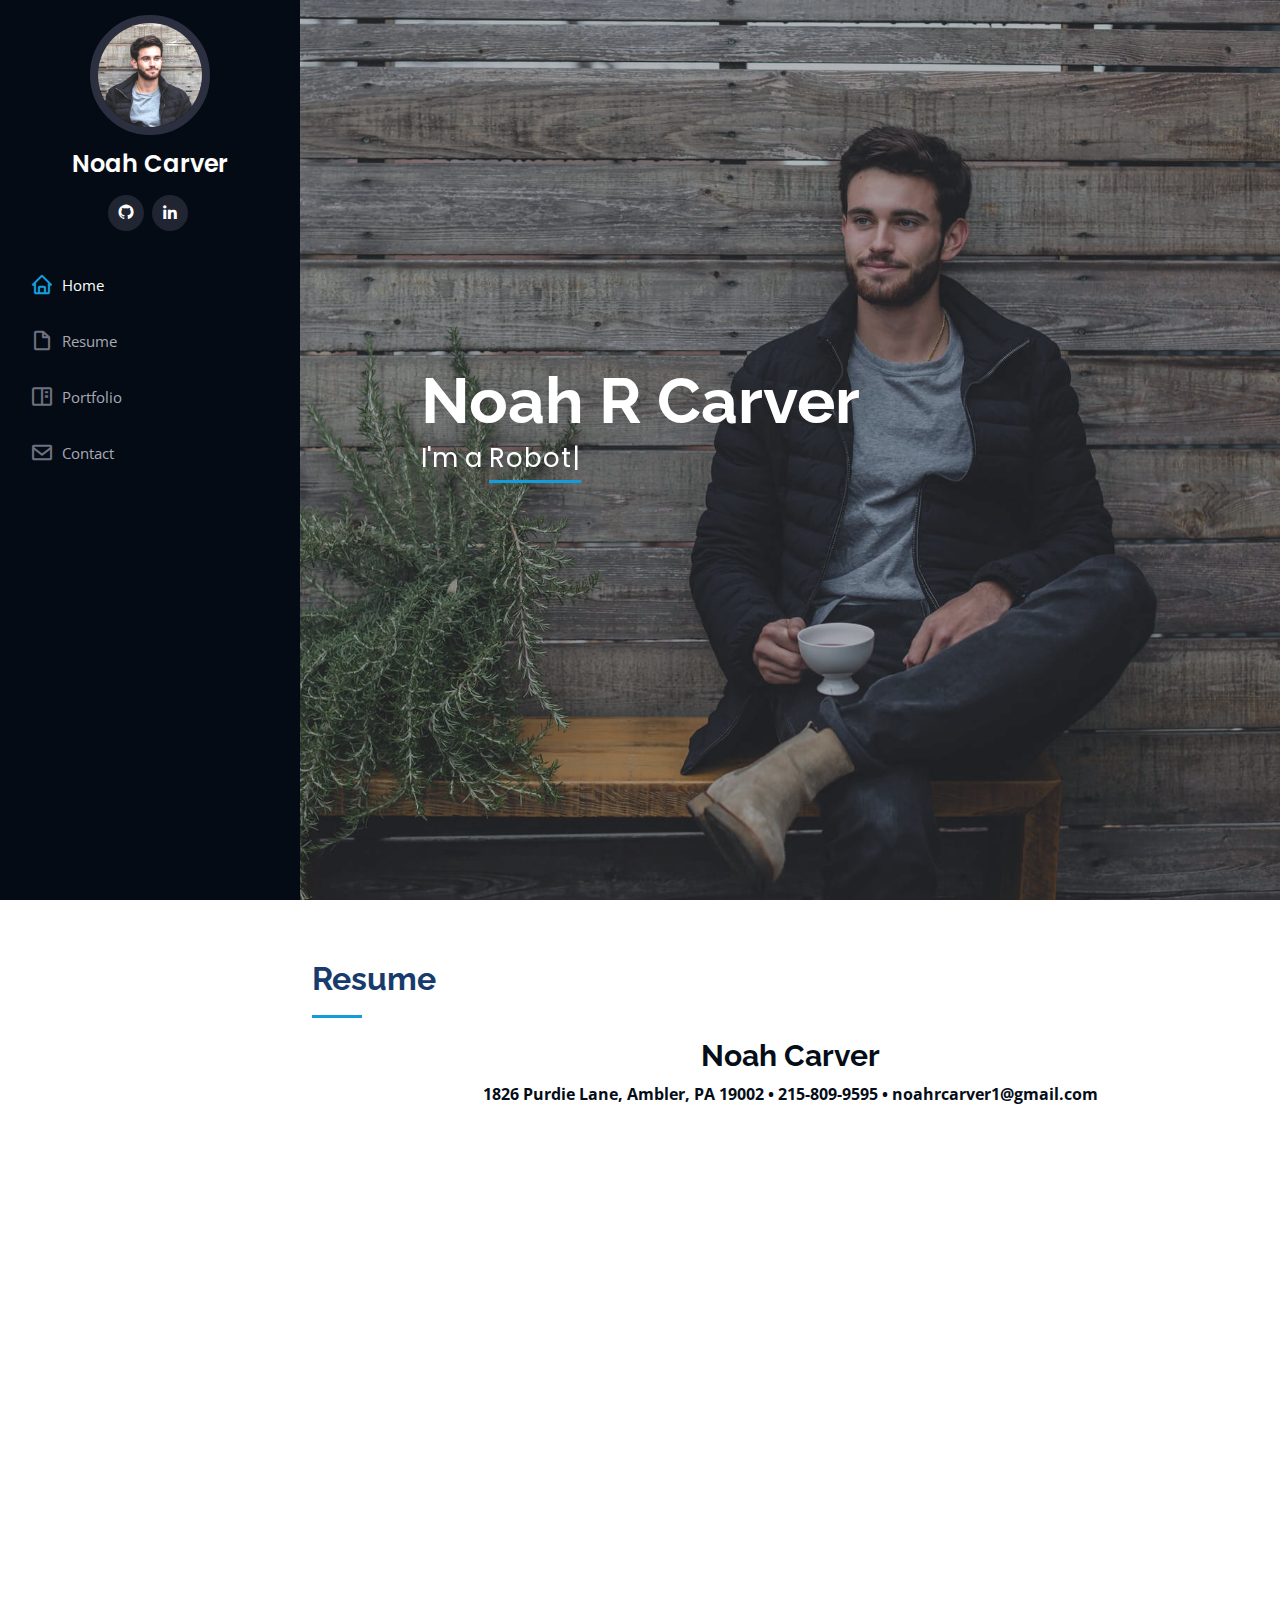
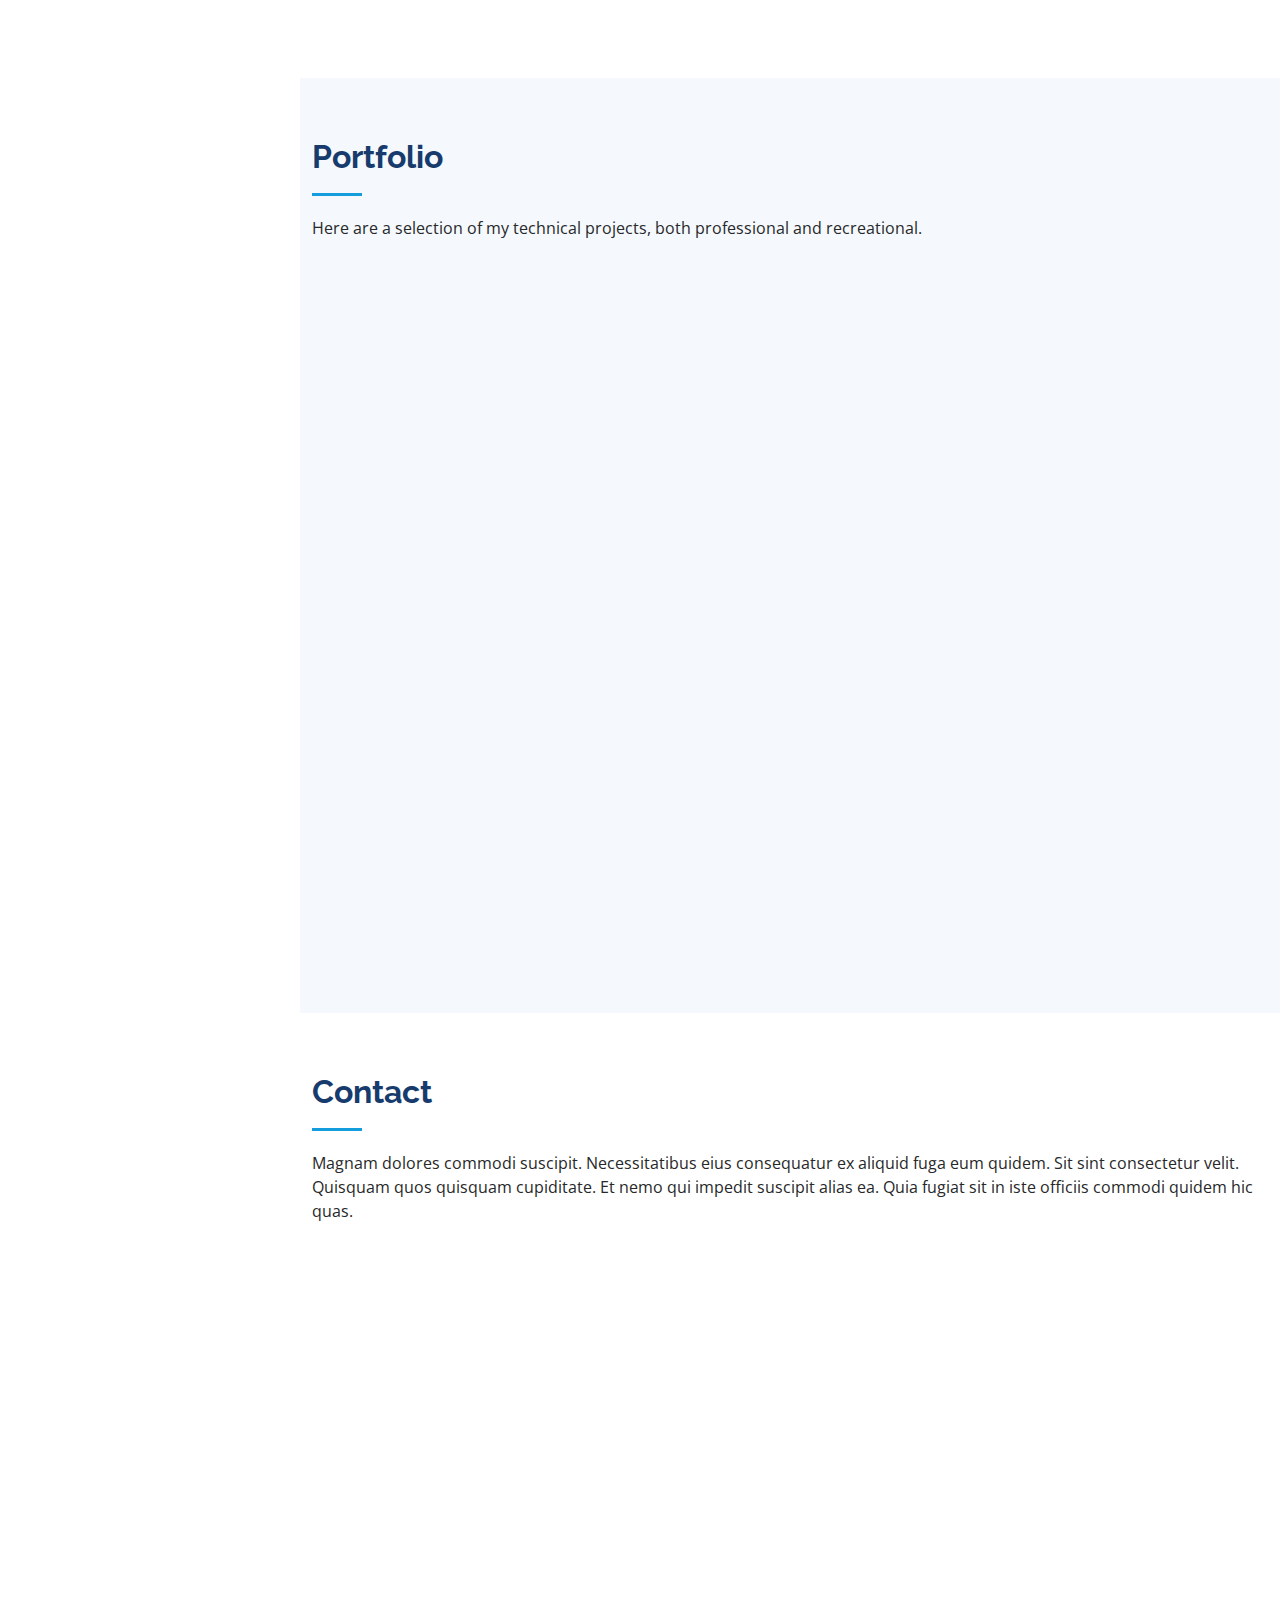
==== index.html @ b900c298 "fix linkedin link" ====
<!DOCTYPE html>
<html lang="en">

<head>
  <meta charset="utf-8">
  <meta content="width=device-width, initial-scale=1.0" name="viewport">

  <title>Noah R Carver</title>
  <meta content="" name="description">
  <meta content="" name="keywords">

  <!-- Favicons -->
  <link href="assets/img/favicon.png" rel="icon">
  <link href="assets/img/apple-touch-icon.png" rel="apple-touch-icon">

  <!-- Google Fonts -->
  <link href="https://fonts.googleapis.com/css?family=Open+Sans:300,300i,400,400i,600,600i,700,700i|Raleway:300,300i,400,400i,500,500i,600,600i,700,700i|Poppins:300,300i,400,400i,500,500i,600,600i,700,700i" rel="stylesheet">

  <!-- Vendor CSS Files -->
  <link href="assets/vendor/aos/aos.css" rel="stylesheet">
  <link href="assets/vendor/bootstrap/css/bootstrap.min.css" rel="stylesheet">
  <link href="assets/vendor/bootstrap-icons/bootstrap-icons.css" rel="stylesheet">
  <link href="assets/vendor/boxicons/css/boxicons.min.css" rel="stylesheet">
  <link href="assets/vendor/glightbox/css/glightbox.min.css" rel="stylesheet">
  <link href="assets/vendor/swiper/swiper-bundle.min.css" rel="stylesheet">

  <!-- Template Main CSS File -->
  <link href="assets/css/style.css" rel="stylesheet">

  <!-- =======================================================
  * Template Name: iPortfolio - v3.3.0
  * Template URL: https://bootstrapmade.com/iportfolio-bootstrap-portfolio-websites-template/
  * Author: BootstrapMade.com
  * License: https://bootstrapmade.com/license/
  ======================================================== -->
</head>

<body>

  <!-- ======= Mobile nav toggle button ======= -->
  <i class="bi bi-list mobile-nav-toggle d-xl-none"></i>

  <!-- ======= Header ======= -->
  <header id="header">
    <div class="d-flex flex-column">

      <div class="profile">
        <img src="assets/img/profile-img.jpg" alt="" class="img-fluid rounded-circle">
        <h1 class="text-light"><a href="index.html">Noah Carver</a></h1>
        <div class="social-links mt-3 text-center">
          <a href="#" class="GitHub"><i class="bx bxl-github"></i></a>
          <a href="https://www.linkedin.com/in/noah-r-carver" class="linkedin"><i class="bx bxl-linkedin"></i></a>
        </div>
      </div>

      <nav id="navbar" class="nav-menu navbar">
        <ul>
          <li><a href="#hero" class="nav-link scrollto active"><i class="bx bx-home"></i> <span>Home</span></a></li>
          <!--<li><a href="#about" class="nav-link scrollto"><i class="bx bx-user"></i> <span>About</span></a></li>-->
          <li><a href="#resume" class="nav-link scrollto"><i class="bx bx-file-blank"></i> <span>Resume</span></a></li>
          <li><a href="#portfolio" class="nav-link scrollto"><i class="bx bx-book-content"></i> <span>Portfolio</span></a></li>
          <li><a href="#contact" class="nav-link scrollto"><i class="bx bx-envelope"></i> <span>Contact</span></a></li>
        </ul>
      </nav><!-- .nav-menu -->
    </div>
  </header><!-- End Header -->

  <!-- ======= Hero Section ======= -->
  <section id="hero" class="d-flex flex-column justify-content-center align-items-center">
    <div class="hero-container" data-aos="fade-in">
      <h1>Noah R Carver</h1>
      <p>I'm a <span class="typed" data-typed-items="Roboticist, Prototypist, Math Enthusiast"></span></p>
    </div>
  </section><!-- End Hero -->

  <main id="main">


    <!-- ======= Resume Section ======= -->
    <section id="resume" class="resume">
      <div class="container">

        <div class="section-title">
          <h2>Resume</h2>
          <div class="resume-nameline">
              <h3>Noah Carver</h3>
              <p>1826 Purdie Lane, Ambler, PA 19002 &bull; 215-809-9595 &bull; noahrcarver1@gmail.com</p>
          </div>

          <!--<p>Magnam dolores commodi suscipit. Necessitatibus eius consequatur ex aliquid fuga eum quidem. Sit sint consectetur velit. Quisquam quos quisquam cupiditate. Et nemo qui impedit suscipit alias ea. Quia fugiat sit in iste officiis commodi quidem hic quas.</p>-->
        </div>

        <div class="row">
          <div class="col-lg-6" data-aos="fade-up">

            <h3 class="resume-title">Education</h3>
            <div class="resume-item">
              <h4>BS Computer Science, BS Mathematics, Honors College Certificate</h4>
              <h5>2016-2021</h5>
              <p><em>University of Maryland, Baltimore County (UMBC)</em></p>
              <p>Meyerhoff Scholar, Dean's List, President's List</p>
              <p>Emphasis in Machine Learning, Artificial Intelligence, and robotics</p>
            </div>

            <h3 class="resume-title">Skills</h3>
            <div class="resume-item">
              <p><em>Languages</em>: Python, Java, C, C++, LaTeX</p>
              <p><em>Machine Learning</em>: PyTorch, Kerasm, Convolutional Neural Networks, Abstract Markov Decision Processes</p>
              <p><em>Robotics</em>: ROS, SLAM, Jetson Nano, Raspberry Pi, Gazebo, OpenCV</p>
              <p><em>Sensors</em>: RPLiDAR, Visual Odometry, Monocular/Binocular 3-D vision</p>
              <p><em>3-D Printing</em>: Parametric 3-D Modelling, Rapid Prototyping, Slicing, System Troubleshooting</p>
              <p><em>Project Management</em>: Agile-Scrum, GitHub</p>
              <p><em>Operating Systems</em>: Linux, Windows</p>
            </div>

            <h3 class="resume-title"> Research Projects</h3>
            <div class="resume-item">
              <h4><em>Non-Neural Machine Learning Techniques in Hate Speech Classification</em></h4>
              <p>Culminating Project in Machine Learning, Dr. Cynthia Matuszek, Dec. 2020</p>
            </div>
            <div class="resume-item">
              <h4><em>Automated Monocular Exploration with Donkey Car Platform</em></h4>
              <p>Summer Research Internship, UMBC, CORAL Lab, Dr. Timothy Oates, June 2019 to Aug. 2019</p>
              <p>Meyerhoff Scholars poster session, UMBC, Sept. 2019</p>
            </div>
            <div class="resume-item">
              <h4><em>Exploration of Compiled Agents in Multi-Agent Taxi</em></h4>
              <p>Independent Study, UMBC, CORAL Lab, Dr. Timothy Oates, Jan. 2019 to May 2019</p>
            </div>
            <div class="resume-item">
              <h4><em>Modular Solvers for Partially Continuous Abstract Markov Decision Processes</em></h4>
              <p>Summer Research Internship, UMBC, MAPLE Lab, Dr. Marie desJardins, June 2018 to Aug. 2018</p>
              <p>URCAD poster session, UMBC, Apr. 2019</p>
            </div>

            <h3 class="resume-title"> Independent Projects</h3>
            <div class="resume-item">
              <ul>
                <li>Implemented binocular vision and RPLIDAR on an NVidia Jetson Nano JetBot to perform autonomous exploration, Jan. 2021 to present</li>
                <li>Built a 3D printed robotic arm and wrote a ROS node with integrated motor drivers to explore kinematics, Aug. 2020</li>
                <li>Designed and built a handheld gaming console to practice 3D modelling and prototyping, June 2020</li>
                <li>Built and customized a 3D printer system to improve extrusion precision, x-y accuracy, and fault detection to create high quality parts for robotics projects, Jan. 2020</li>
              </ul>
            </div>
          </div>

          <div class="col-lg-6" data-aos="fade-up" data-aos-delay="100">
            <h3 class="resume-title">Work Experience</h3>
            <div class="resume-item">
              <h4>Computer Science and Mathematics Tutor</h4>
              <h5>Aug. 2017 to Dec. 2020</h5>
              <p><em>Academic Success Center, UMBC</em></p>
              <ul>
                <li>Prepared lesson plans and conducted scheduled small group tutoring</li>
                <li>Tutored multiple walk in students concurrently</li>
                <li>Conducted virtual tutoring sessions and maintained a loyal clientele base</li>
                <li>Taught C++, Python, Calculus (I,II, and III), Linear Algebra, Discrete Structures, and Algorithms</li>
              </ul>
            </div>
            <div class="resume-item">
              <h4>Undergraduate Research Assistant</h4>
              <h5>Jan. 2019 to Dec. 2019</h5>
              <p><em>Cognitive Robotics and Learning Lab, UMBC</em></p>
              <ul>
                <li>Developed monocular Simultaneous Localization and Mapping (SLAM) and Visual Odometry systems for autonomous robotic exploration</li>
                <li>Designed and conducted experiments in simulation to refine control systems</li>
                <li>Prepared and presented research poster for UMBC poster session</li>
              </ul>
            </div>
            <div class="resume-item">
              <h4>Undergraduate Teaching Assistant</h4>
              <h5>Aug. 2018 to May 2019</h5>
              <p><em>Computer Science and Electrical Engineering Department, UMBC</em></p>
              <ul>
                <li>Taught programming concepts for Introduction to Computer Science course</li>
                <li>Prepared lesson plans and managed discussion section</li>
                <li>Maintained office hours and graded assignments for 20 students</li>
              </ul>
            </div>
            <div class="resume-item">
              <h4>Undergraduate Research Assistant</h4>
              <h5>Jan. 2018 to Dec. 2018</h5>
              <p><em>Multi-Agent Planning and Learning Lab, UMBC</em></p>
              <ul>
                <li>Designed and Coded novel Markov Decision Processes (MDPs)</li>
                <li>Designed and conducted experiments to test the lab's Planning and Learning Models (PALM) algorithm</li>
                <li>Prepared and presented research poster for UMBC poster session</li>
              </ul>
            </div>

            <h3 class="resume-title">Community Service</h3>
            <div class="resume-item">
              <h4>Living History Volunteer</h4>
              <h5>Dec. 2020 to Sept. 2021</h5>
              <p><em>Princeton Battlefield, Pottsgrove Manor, Fort Mifflin</em></p>
              <ul>
                <li>Interacted with the public as a historical interpreter at 18th century reenactments.</li>
                <li>Taught STEM concepts involved in beer brewing, ciphers, and surveying.</li>
                <li>Supported Jeffersonian Dinner program on racial inequality.</li>
                <li>Filmed and edited online living history presentation.</li>
              </ul>
            </div>
            <div class="resume-item">
              <h4>Food Cupboard Volunteer</h4>
              <h5>Mar. 2020 to June 2021</h5>
              <p><em>Interfaith Food Cupboard, Roslyn, PA</em></p>
              <ul>
                <li>Provided technical support for operations documentation using Salesforce database.</li>
                <li>Served cupboard clients and distributed food.</li>
                <li>Picked up and delivered donations and organized food cupboard inventory.</li>
              </ul>
            </div>
          </div>

        </div>

      </div>
    </section><!-- End Resume Section -->

    <!-- ======= Portfolio Section ======= -->
    <section id="portfolio" class="portfolio section-bg">
      <div class="container">

        <div class="section-title">
          <h2>Portfolio</h2>
          <p>Here are a selection of my technical projects, both professional and recreational.</p>
        </div>

        <div class="row" data-aos="fade-up">
          <div class="col-lg-12 d-flex justify-content-center">
            <ul id="portfolio-flters">
              <li data-filter="*" class="filter-active">All</li>
              <li data-filter=".filter-school">Professional</li>
              <li data-filter=".filter-personal">Personal</li>
            </ul>
          </div>
        </div>

        <div class="row align-items-end portfolio-container" data-aos="fade-up" data-aos-delay="100">

          <!-- Donkey Car -->
          <div class="col-lg-4 col-md-6 portfolio-item filter-school">
            <div class="portfolio-wrap">
              <a href="portfolio/DCar-portfolio-details.html"><img src="assets/img/portfolio/DonkeyCar/Donkey Car.jpg" class="img-fluid" alt=""></a>
              <div class="portfolio-links">
                <a href="portfolio/DCar-portfolio-details.html" title="More Details">Donkey Car</a>
              </div>
            </div>
          </div>

          <!-- Multi agent taxi -->
          <div class="col-lg-4 col-md-6 portfolio-item filter-school">
            <div class="portfolio-wrap">
              <a href="portfolio/MultiTaxi-portfolio-details.html" title="More Details"><img src="assets/img/portfolio/MultiTaxi/Multi-agent.png" class="img-fluid" alt=""></a>
              <div class="portfolio-links">
                <a href="portfolio/MultiTaxi-portfolio-details.html" title="More Details">MultiTaxi</a>
              </div>
            </div>
          </div>

          <!-- NonNeural Classifiers -->
          <div class="col-lg-4 col-md-6 portfolio-item filter-school">
            <div class="portfolio-wrap">
              <a href="portfolio/NonNeural-portfolio-details.html" title="More Details"><img src="assets\img\portfolio\NonNeural\NonNeural classifiers results.png" class="img-fluid" alt=""></a>
              <div class="portfolio-links">
                <a href="portfolio/NonNeural-portfolio-details.html" title="More Details">Non-Neural Classifiers</a>
              </div>
            </div>
          </div>

        </div>
        <div class="row align-items-end portfolio-container" data-aos="fade-up" data-aos-delay="100">

          <!-- Printer -->
          <div class="col-lg-4 col-md-6 portfolio-item filter-personal">
            <div class="portfolio-wrap">
              <a href="portfolio/Printer-portfolio-details.html" title="More Details"><img src="assets\img\portfolio\printer\printer.jpg" class="img-fluid" alt=""></a>
              <div class="portfolio-links">
                <a href="portfolio/Printer-portfolio-details.html" title="More Details">3D Printer Modding</a>
              </div>
            </div>
          </div>

          <!-- Jetbot -->
          <div class="col-lg-4 col-md-6 portfolio-item filter-personal">
            <div class="portfolio-wrap">
              <a href="portfolio/Jetbot-portfolio-details.html" title="More Details"><img src="assets\img\portfolio\Jetbot\jetbot.jpg" class="img-fluid" alt=""></a>
              <div class="portfolio-links">
                <a href="portfolio/Jetbot-portfolio-details.html" title="More Details">Jetbot</a>
              </div>
            </div>
          </div>

          <!-- Fun Goggles -->
          <div class="col-lg-4 col-md-6 portfolio-item filter-personal">
            <div class="portfolio-wrap">
              <a href="portfolio/Goggles-portfolio-details.html" title="More Details"><img src="assets\img\portfolio\goggles\goggles_on.jpg" class="img-fluid" alt=""></a>
              <div class="portfolio-links">
                <a href="portfolio/Goggles-portfolio-details.html" title="More Details">Misc.</a>
              </div>
            </div>
          </div>

        </div>


      </div>
    </section><!-- End Portfolio Section -->

    <!-- ======= Contact Section ======= -->
    <section id="contact" class="contact">
      <div class="container">

        <div class="section-title">
          <h2>Contact</h2>
          <p>Magnam dolores commodi suscipit. Necessitatibus eius consequatur ex aliquid fuga eum quidem. Sit sint consectetur velit. Quisquam quos quisquam cupiditate. Et nemo qui impedit suscipit alias ea. Quia fugiat sit in iste officiis commodi quidem hic quas.</p>
        </div>

        <div class="row" data-aos="fade-in">

          <div class="col-lg-5 d-flex align-items-stretch">
            <div class="info">
              <div class="address">
                <i class="bi bi-geo-alt"></i>
                <h4>Location:</h4>
                <p>A108 Adam Street, New York, NY 535022</p>
              </div>

              <div class="email">
                <i class="bi bi-envelope"></i>
                <h4>Email:</h4>
                <p>info@example.com</p>
              </div>

              <div class="phone">
                <i class="bi bi-phone"></i>
                <h4>Call:</h4>
                <p>+1 5589 55488 55s</p>
              </div>

              <!-- <iframe src="https://www.google.com/maps/embed?pb=!1m14!1m8!1m3!1d12097.433213460943!2d-74.0062269!3d40.7101282!3m2!1i1024!2i768!4f13.1!3m3!1m2!1s0x0%3A0xb89d1fe6bc499443!2sDowntown+Conference+Center!5e0!3m2!1smk!2sbg!4v1539943755621" frameborder="0" style="border:0; width: 100%; height: 290px;" allowfullscreen></iframe> -->
            </div>

          </div>

          <div class="col-lg-7 mt-5 mt-lg-0 d-flex align-items-stretch">
            <form action="forms/contact.php" method="post" role="form" class="php-email-form">
              <div class="row">
                <div class="form-group col-md-6">
                  <label for="name">Your Name</label>
                  <input type="text" name="name" class="form-control" id="name" required>
                </div>
                <div class="form-group col-md-6">
                  <label for="name">Your Email</label>
                  <input type="email" class="form-control" name="email" id="email" required>
                </div>
              </div>
              <div class="form-group">
                <label for="name">Subject</label>
                <input type="text" class="form-control" name="subject" id="subject" required>
              </div>
              <div class="form-group">
                <label for="name">Message</label>
                <textarea class="form-control" name="message" rows="10" required></textarea>
              </div>
              <div class="my-3">
                <div class="loading">Loading</div>
                <div class="error-message"></div>
                <div class="sent-message">Your message has been sent. Thank you!</div>
              </div>
              <div class="text-center"><button type="submit">Send Message</button></div>
            </form>
          </div>

        </div>

      </div>
    </section><!-- End Contact Section -->

  </main><!-- End #main -->


  <a href="#" class="back-to-top d-flex align-items-center justify-content-center"><i class="bi bi-arrow-up-short"></i></a>

  <!-- Vendor JS Files -->
  <script src="assets/vendor/aos/aos.js"></script>
  <script src="assets/vendor/bootstrap/js/bootstrap.bundle.min.js"></script>
  <script src="assets/vendor/glightbox/js/glightbox.min.js"></script>
  <script src="assets/vendor/isotope-layout/isotope.pkgd.min.js"></script>
  <script src="assets/vendor/php-email-form/validate.js"></script>
  <script src="assets/vendor/purecounter/purecounter.js"></script>
  <script src="assets/vendor/swiper/swiper-bundle.min.js"></script>
  <script src="assets/vendor/typed.js/typed.min.js"></script>
  <script src="assets/vendor/waypoints/noframework.waypoints.js"></script>

  <!-- Template Main JS File -->
  <script src="assets/js/main.js"></script>

</body>

</html>
---- assets/css/style.css ----
/**
* Template Name: iPortfolio - v3.3.0
* Template URL: https://bootstrapmade.com/iportfolio-bootstrap-portfolio-websites-template/
* Author: BootstrapMade.com
* License: https://bootstrapmade.com/license/
*/

/*--------------------------------------------------------------
# General
--------------------------------------------------------------*/
body {
  font-family: "Open Sans", sans-serif;
  color: #272829;
}

a {
  color: #149ddd;
  text-decoration: none;
}

a:hover {
  color: #37b3ed;
  text-decoration: none;
}

h1, h2, h3, h4, h5, h6 {
  font-family: "Raleway", sans-serif;
}

/*--------------------------------------------------------------
# Back to top button
--------------------------------------------------------------*/
.back-to-top {
  position: fixed;
  visibility: hidden;
  opacity: 0;
  right: 15px;
  bottom: 15px;
  z-index: 996;
  background: #149ddd;
  width: 40px;
  height: 40px;
  border-radius: 50px;
  transition: all 0.4s;
}

.back-to-top i {
  font-size: 28px;
  color: #fff;
  line-height: 0;
}

.back-to-top:hover {
  background: #2eafec;
  color: #fff;
}

.back-to-top.active {
  visibility: visible;
  opacity: 1;
}

/*--------------------------------------------------------------
# Header
--------------------------------------------------------------*/
#header {
  position: fixed;
  top: 0;
  left: 0;
  bottom: 0;
  width: 300px;
  transition: all ease-in-out 0.5s;
  z-index: 9997;
  transition: all 0.5s;
  padding: 0 15px;
  background: #040b14;
  overflow-y: auto;
}

#header .profile img {
  margin: 15px auto;
  display: block;
  width: 120px;
  border: 8px solid #2c2f3f;
}

#header .profile h1 {
  font-size: 24px;
  margin: 0;
  padding: 0;
  font-weight: 600;
  -moz-text-align-last: center;
  text-align-last: center;
  font-family: "Poppins", sans-serif;
}

#header .profile h1 a, #header .profile h1 a:hover {
  color: #fff;
  text-decoration: none;
}

#header .profile .social-links a {
  font-size: 18px;
  display: inline-block;
  background: #212431;
  color: #fff;
  line-height: 1;
  padding: 8px 0;
  margin-right: 4px;
  border-radius: 50%;
  text-align: center;
  width: 36px;
  height: 36px;
  transition: 0.3s;
}

#header .profile .social-links a:hover {
  background: #149ddd;
  color: #fff;
  text-decoration: none;
}

#main {
  margin-left: 300px;
}

@media (max-width: 1199px) {
  #header {
    left: -300px;
  }
  #main {
    margin-left: 0;
  }
}

/*--------------------------------------------------------------
# Navigation Menu
--------------------------------------------------------------*/
/* Desktop Navigation */
.nav-menu {
  padding: 30px 0 0 0;
}

.nav-menu * {
  margin: 0;
  padding: 0;
  list-style: none;
}

.nav-menu > ul > li {
  position: relative;
  white-space: nowrap;
}

.nav-menu a, .nav-menu a:focus {
  display: flex;
  align-items: center;
  color: #a8a9b4;
  padding: 12px 15px;
  margin-bottom: 8px;
  transition: 0.3s;
  font-size: 15px;
}

.nav-menu a i, .nav-menu a:focus i {
  font-size: 24px;
  padding-right: 8px;
  color: #6f7180;
}

.nav-menu a:hover, .nav-menu .active, .nav-menu .active:focus, .nav-menu li:hover > a {
  text-decoration: none;
  color: #fff;
}

.nav-menu a:hover i, .nav-menu .active i, .nav-menu .active:focus i, .nav-menu li:hover > a i {
  color: #149ddd;
}

/* Mobile Navigation */
.mobile-nav-toggle {
  position: fixed;
  right: 15px;
  top: 15px;
  z-index: 9998;
  border: 0;
  font-size: 24px;
  transition: all 0.4s;
  outline: none !important;
  background-color: #149ddd;
  color: #fff;
  width: 40px;
  height: 40px;
  display: inline-flex;
  align-items: center;
  justify-content: center;
  line-height: 0;
  border-radius: 50px;
  cursor: pointer;
}

.mobile-nav-active {
  overflow: hidden;
}

.mobile-nav-active #header {
  left: 0;
}

/*--------------------------------------------------------------
# Hero Section
--------------------------------------------------------------*/
#hero {
  width: 100%;
  height: 100vh;
  background: url("../img/hero-bg.jpg") top center;
  background-size: cover;
}

#hero:before {
  content: "";
  background: rgba(5, 13, 24, 0.3);
  position: absolute;
  bottom: 0;
  top: 0;
  left: 0;
  right: 0;
  z-index: 1;
}

#hero .hero-container {
  position: relative;
  z-index: 2;
  min-width: 300px;
}

#hero h1 {
  margin: 0 0 10px 0;
  font-size: 64px;
  font-weight: 700;
  line-height: 56px;
  color: #fff;
}

#hero p {
  color: #fff;
  margin-bottom: 50px;
  font-size: 26px;
  font-family: "Poppins", sans-serif;
}

#hero p span {
  color: #fff;
  padding-bottom: 4px;
  letter-spacing: 1px;
  border-bottom: 3px solid #149ddd;
}

@media (min-width: 1024px) {
  #hero {
    background-attachment: fixed;
  }
}

@media (max-width: 768px) {
  #hero h1 {
    font-size: 28px;
    line-height: 36px;
  }
  #hero h2 {
    font-size: 18px;
    line-height: 24px;
    margin-bottom: 30px;
  }
}

/*--------------------------------------------------------------
# Sections General
--------------------------------------------------------------*/
section {
  padding: 60px 0;
  overflow: hidden;
}

.section-bg {
  background: #f5f8fd;
}

.section-title {
  padding-bottom: 30px;
}

.section-title h2 {
  font-size: 32px;
  font-weight: bold;
  margin-bottom: 20px;
  padding-bottom: 20px;
  position: relative;
  color: #173b6c;
}

.section-title h2::after {
  content: '';
  position: absolute;
  display: block;
  width: 50px;
  height: 3px;
  background: #149ddd;
  bottom: 0;
  left: 0;
}

.section-title p {
  margin-bottom: 0;
}

/*--------------------------------------------------------------
# Resume
--------------------------------------------------------------*/
.resume .resume-nameline h3{
  text-align: center;
  font-size: 30px;
  font-weight: 700;
  color: #050d18;
}
.resume .resume-nameline p{
  text-align: center;
  font-weight: 700;
  color: #050d18;
}

.resume .resume-title {
  font-size: 26px;
  font-weight: 700;
  margin-top: 20px;
  margin-bottom: 20px;
  color: #050d18;
}

.resume .resume-item {
  padding: 0 0 20px 20px;
  margin-top: -2px;
  border-left: 2px solid #1f5297;
  position: relative;
}

.resume .resume-item h4 {
  line-height: 18px;
  font-size: 18px;
  font-weight: 600;
  text-transform: uppercase;
  font-family: "Poppins", sans-serif;
  color: #050d18;
  margin-bottom: 10px;
}

.resume .resume-item h5 {
  font-size: 16px;
  background: #e4edf9;
  padding: 5px 15px;
  display: inline-block;
  font-weight: 600;
  margin-bottom: 10px;
}

.resume .resume-item ul {
  padding-left: 20px;
}

.resume .resume-item ul li {
  padding-bottom: 10px;
}

.resume .resume-item:last-child {
  padding-bottom: 0;
}

.resume .resume-item::before {
  content: "";
  position: absolute;
  width: 16px;
  height: 16px;
  border-radius: 50px;
  left: -9px;
  top: 0;
  background: #fff;
  border: 2px solid #1f5297;
}

/*--------------------------------------------------------------
# Portfolio
--------------------------------------------------------------*/
.portfolio .portfolio-item {
  margin-bottom: 30px;
  top:auto !important;
}

.portfolio #portfolio-flters {
  padding: 0;
  margin: 0 auto 35px auto;
  list-style: none;
  text-align: center;
  background: #fff;
  border-radius: 50px;
  padding: 2px 15px;
}

.portfolio #portfolio-flters li {
  cursor: pointer;
  display: inline-block;
  padding: 10px 15px 8px 15px;
  font-size: 14px;
  font-weight: 600;
  line-height: 1;
  text-transform: uppercase;
  color: #272829;
  margin-bottom: 5px;
  transition: all 0.3s ease-in-out;
}

.portfolio #portfolio-flters li:hover, .portfolio #portfolio-flters li.filter-active {
  color: #149ddd;
}

.portfolio #portfolio-flters li:last-child {
  margin-right: 0;
}

.portfolio .portfolio-wrap {
  position: relative;
  overflow: hidden;
  z-index: 1;
}

.portfolio .portfolio-wrap::before {
  content: "";
  background: rgba(255, 255, 255, 0.5);
  /*position: absolute;*/
  left: 0;
  right: 0;
  top: 0;
  bottom: 0;
  z-index: 2;
  opacity: 0;
}

.portfolio .portfolio-wrap .portfolio-links {
  opacity: 1;
  left: 0;
  right: 0;
  bottom: -60px;
  z-index: 3;
  /*position: absolute;*/
  display: flex;
  justify-content: center;
}

.portfolio .portfolio-wrap .portfolio-links a {
  color: #fff;
  font-size: 28px;
  text-align: center;
  background: rgba(20, 157, 221, 0.75);
/*  transition: 0.3s;*/
  width: 100%;
}

.portfolio .portfolio-wrap {
  top: 0;
  left: 0;
  right: 0;
  bottom: 0;
  opacity: 1;
}

.portfolio .portfolio-wrap .portfolio-links {
  opacity: 1;
  bottom: 0;
}

/*--------------------------------------------------------------
# Portfolio Details
--------------------------------------------------------------*/
.portfolio-details {
  padding-top: 40px;
}

.portfolio-details .portfolio-details-slider img {
  width: 100%;
}

.portfolio-details .portfolio-details-slider .swiper-pagination {
  margin-top: 20px;
  position: relative;
}

.portfolio-details .portfolio-details-slider .swiper-pagination .swiper-pagination-bullet {
  width: 12px;
  height: 12px;
  background-color: #fff;
  opacity: 1;
  border: 1px solid #149ddd;
}

.portfolio-details .portfolio-details-slider .swiper-pagination .swiper-pagination-bullet-active {
  background-color: #149ddd;
}

.portfolio-details .portfolio-info {
  padding: 30px;
  box-shadow: 0px 0 30px rgba(5, 13, 24, 0.08);
}

.portfolio-details .portfolio-info h3 {
  font-size: 22px;
  font-weight: 700;
  margin-bottom: 20px;
  padding-bottom: 20px;
  border-bottom: 1px solid #eee;
}

.portfolio-details .portfolio-info ul {
  list-style: none;
  padding: 0;
  font-size: 15px;
}

.portfolio-details .portfolio-info ul li + li {
  margin-top: 10px;
}

.portfolio-details .portfolio-description {
  padding-top: 30px;
}

.portfolio-details .portfolio-description h2 {
  font-size: 26px;
  font-weight: 700;
  margin-bottom: 20px;
}

.portfolio-details .portfolio-description p {
  padding: 0;
}

/*--------------------------------------------------------------
# Contact
--------------------------------------------------------------*/
.contact {
  padding-bottom: 130px;
}

.contact .info {
  padding: 30px;
  background: #fff;
  width: 100%;
  box-shadow: 0 0 24px 0 rgba(0, 0, 0, 0.12);
}

.contact .info i {
  font-size: 20px;
  color: #149ddd;
  float: left;
  width: 44px;
  height: 44px;
  background: #dff3fc;
  display: flex;
  justify-content: center;
  align-items: center;
  border-radius: 50px;
  transition: all 0.3s ease-in-out;
}

.contact .info h4 {
  padding: 0 0 0 60px;
  font-size: 22px;
  font-weight: 600;
  margin-bottom: 5px;
  color: #050d18;
}

.contact .info p {
  padding: 0 0 10px 60px;
  margin-bottom: 20px;
  font-size: 14px;
  color: #173b6c;
}

.contact .info .email p {
  padding-top: 5px;
}

.contact .info .social-links {
  padding-left: 60px;
}

.contact .info .social-links a {
  font-size: 18px;
  display: inline-block;
  background: #333;
  color: #fff;
  line-height: 1;
  padding: 8px 0;
  border-radius: 50%;
  text-align: center;
  width: 36px;
  height: 36px;
  transition: 0.3s;
  margin-right: 10px;
}

.contact .info .social-links a:hover {
  background: #149ddd;
  color: #fff;
}

.contact .info .email:hover i, .contact .info .address:hover i, .contact .info .phone:hover i {
  background: #149ddd;
  color: #fff;
}

.contact .php-email-form {
  width: 100%;
  padding: 30px;
  background: #fff;
  box-shadow: 0 0 24px 0 rgba(0, 0, 0, 0.12);
}

.contact .php-email-form .form-group {
  padding-bottom: 8px;
}

.contact .php-email-form .validate {
  display: none;
  color: red;
  margin: 0 0 15px 0;
  font-weight: 400;
  font-size: 13px;
}

.contact .php-email-form .error-message {
  display: none;
  color: #fff;
  background: #ed3c0d;
  text-align: left;
  padding: 15px;
  font-weight: 600;
}

.contact .php-email-form .error-message br + br {
  margin-top: 25px;
}

.contact .php-email-form .sent-message {
  display: none;
  color: #fff;
  background: #18d26e;
  text-align: center;
  padding: 15px;
  font-weight: 600;
}

.contact .php-email-form .loading {
  display: none;
  background: #fff;
  text-align: center;
  padding: 15px;
}

.contact .php-email-form .loading:before {
  content: "";
  display: inline-block;
  border-radius: 50%;
  width: 24px;
  height: 24px;
  margin: 0 10px -6px 0;
  border: 3px solid #18d26e;
  border-top-color: #eee;
  -webkit-animation: animate-loading 1s linear infinite;
  animation: animate-loading 1s linear infinite;
}

.contact .php-email-form .form-group {
  margin-bottom: 15px;
}

.contact .php-email-form label {
  padding-bottom: 8px;
}

.contact .php-email-form input, .contact .php-email-form textarea {
  border-radius: 0;
  box-shadow: none;
  font-size: 14px;
}

.contact .php-email-form input {
  height: 44px;
}

.contact .php-email-form textarea {
  padding: 10px 15px;
}

.contact .php-email-form button[type="submit"] {
  background: #149ddd;
  border: 0;
  padding: 10px 24px;
  color: #fff;
  transition: 0.4s;
  border-radius: 4px;
}

.contact .php-email-form button[type="submit"]:hover {
  background: #37b3ed;
}

@-webkit-keyframes animate-loading {
  0% {
    transform: rotate(0deg);
  }
  100% {
    transform: rotate(360deg);
  }
}

@keyframes animate-loading {
  0% {
    transform: rotate(0deg);
  }
  100% {
    transform: rotate(360deg);
  }
}

/*--------------------------------------------------------------
# Breadcrumbs
--------------------------------------------------------------*/
.breadcrumbs {
  padding: 20px 0;
  background: #f9f9f9;
}

.breadcrumbs h2 {
  font-size: 26px;
  font-weight: 300;
}

.breadcrumbs ol {
  display: flex;
  flex-wrap: wrap;
  list-style: none;
  padding: 0;
  margin: 0;
  font-size: 15px;
}

.breadcrumbs ol li + li {
  padding-left: 10px;
}

.breadcrumbs ol li + li::before {
  display: inline-block;
  padding-right: 10px;
  color: #0e2442;
  content: "/";
}

@media (max-width: 768px) {
  .breadcrumbs .d-flex {
    display: block !important;
  }
  .breadcrumbs ol {
    display: block;
  }
  .breadcrumbs ol li {
    display: inline-block;
  }
}

/*--------------------------------------------------------------
# Footer
--------------------------------------------------------------*/
#footer {
  padding: 15px;
  color: #f4f6fd;
  font-size: 14px;
  position: fixed;
  left: 0;
  bottom: 0;
  width: 300px;
  z-index: 9999;
  background: #040b14;
}

#footer .copyright {
  text-align: center;
}

#footer .credits {
  padding-top: 5px;
  text-align: center;
  font-size: 13px;
  color: #eaebf0;
}

@media (max-width: 1199px) {
  #footer {
    position: static;
    width: auto;
    padding-right: 20px 15px;
  }
}
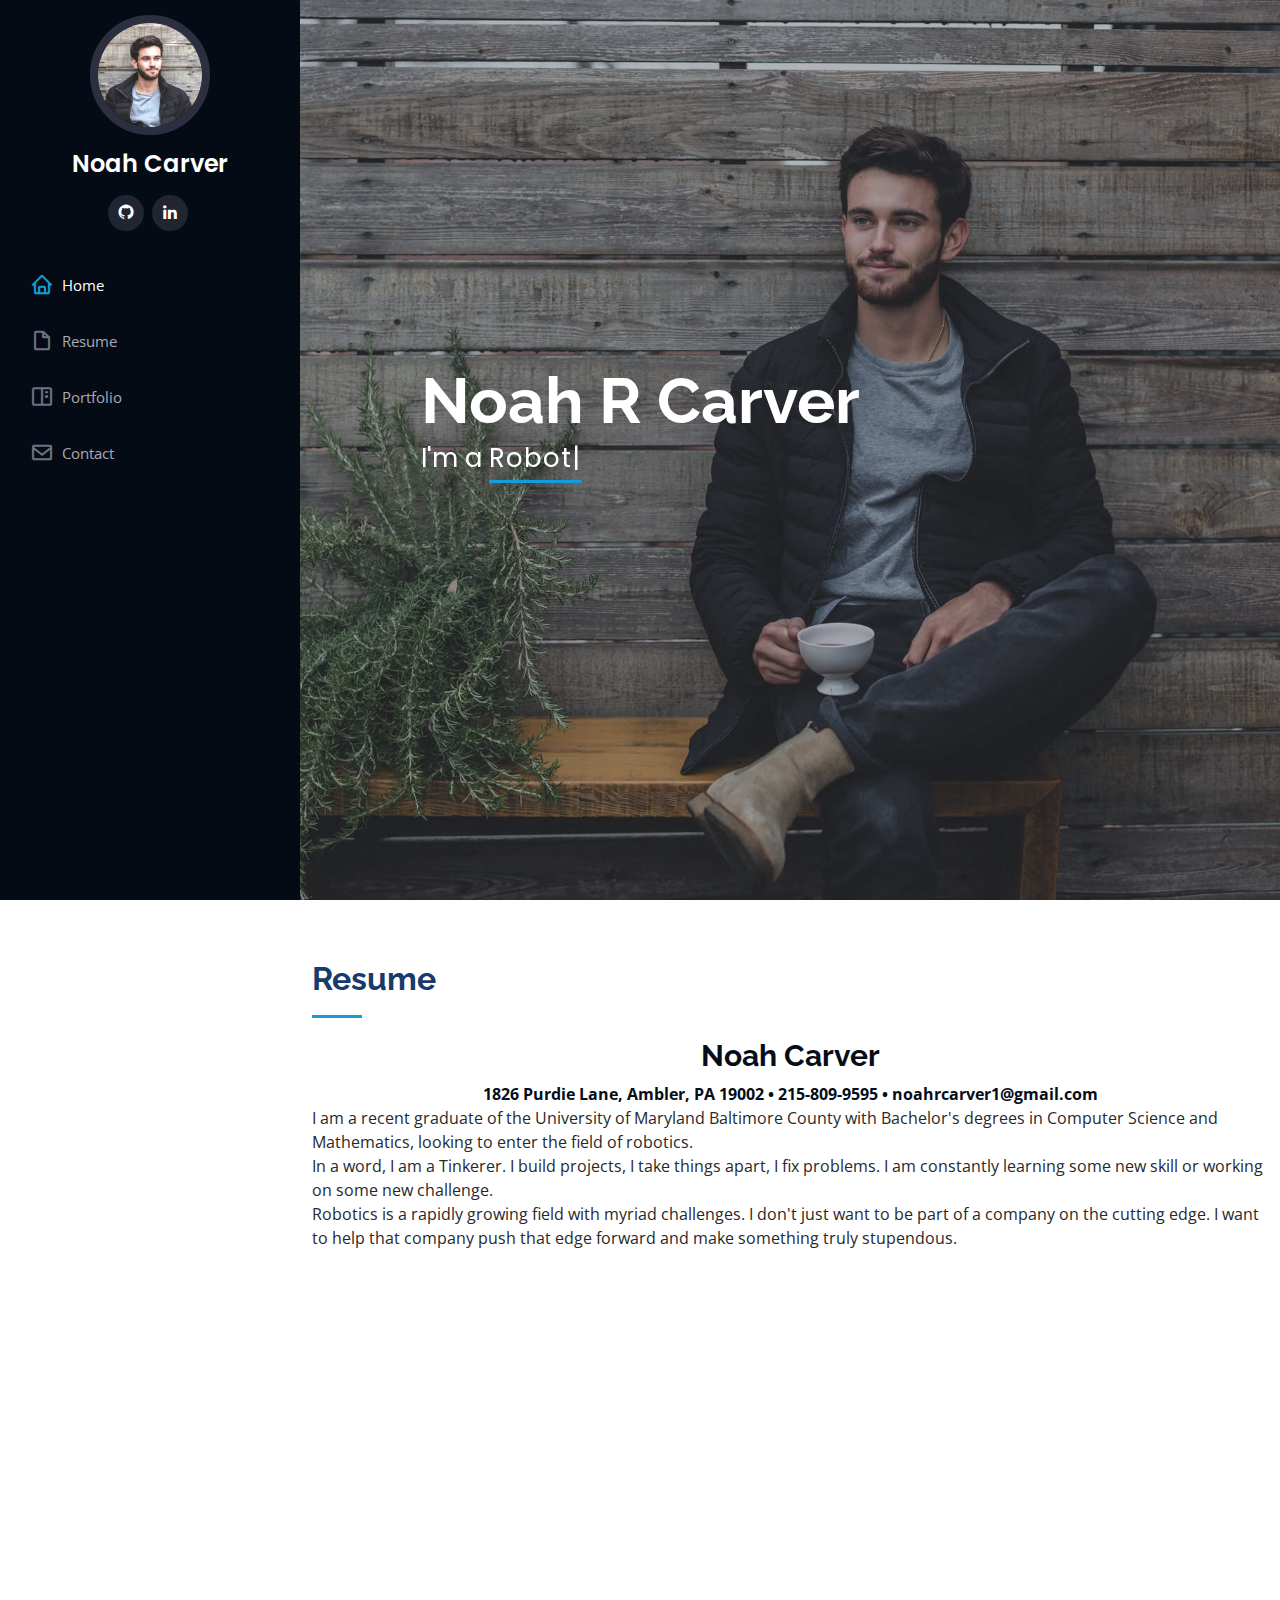
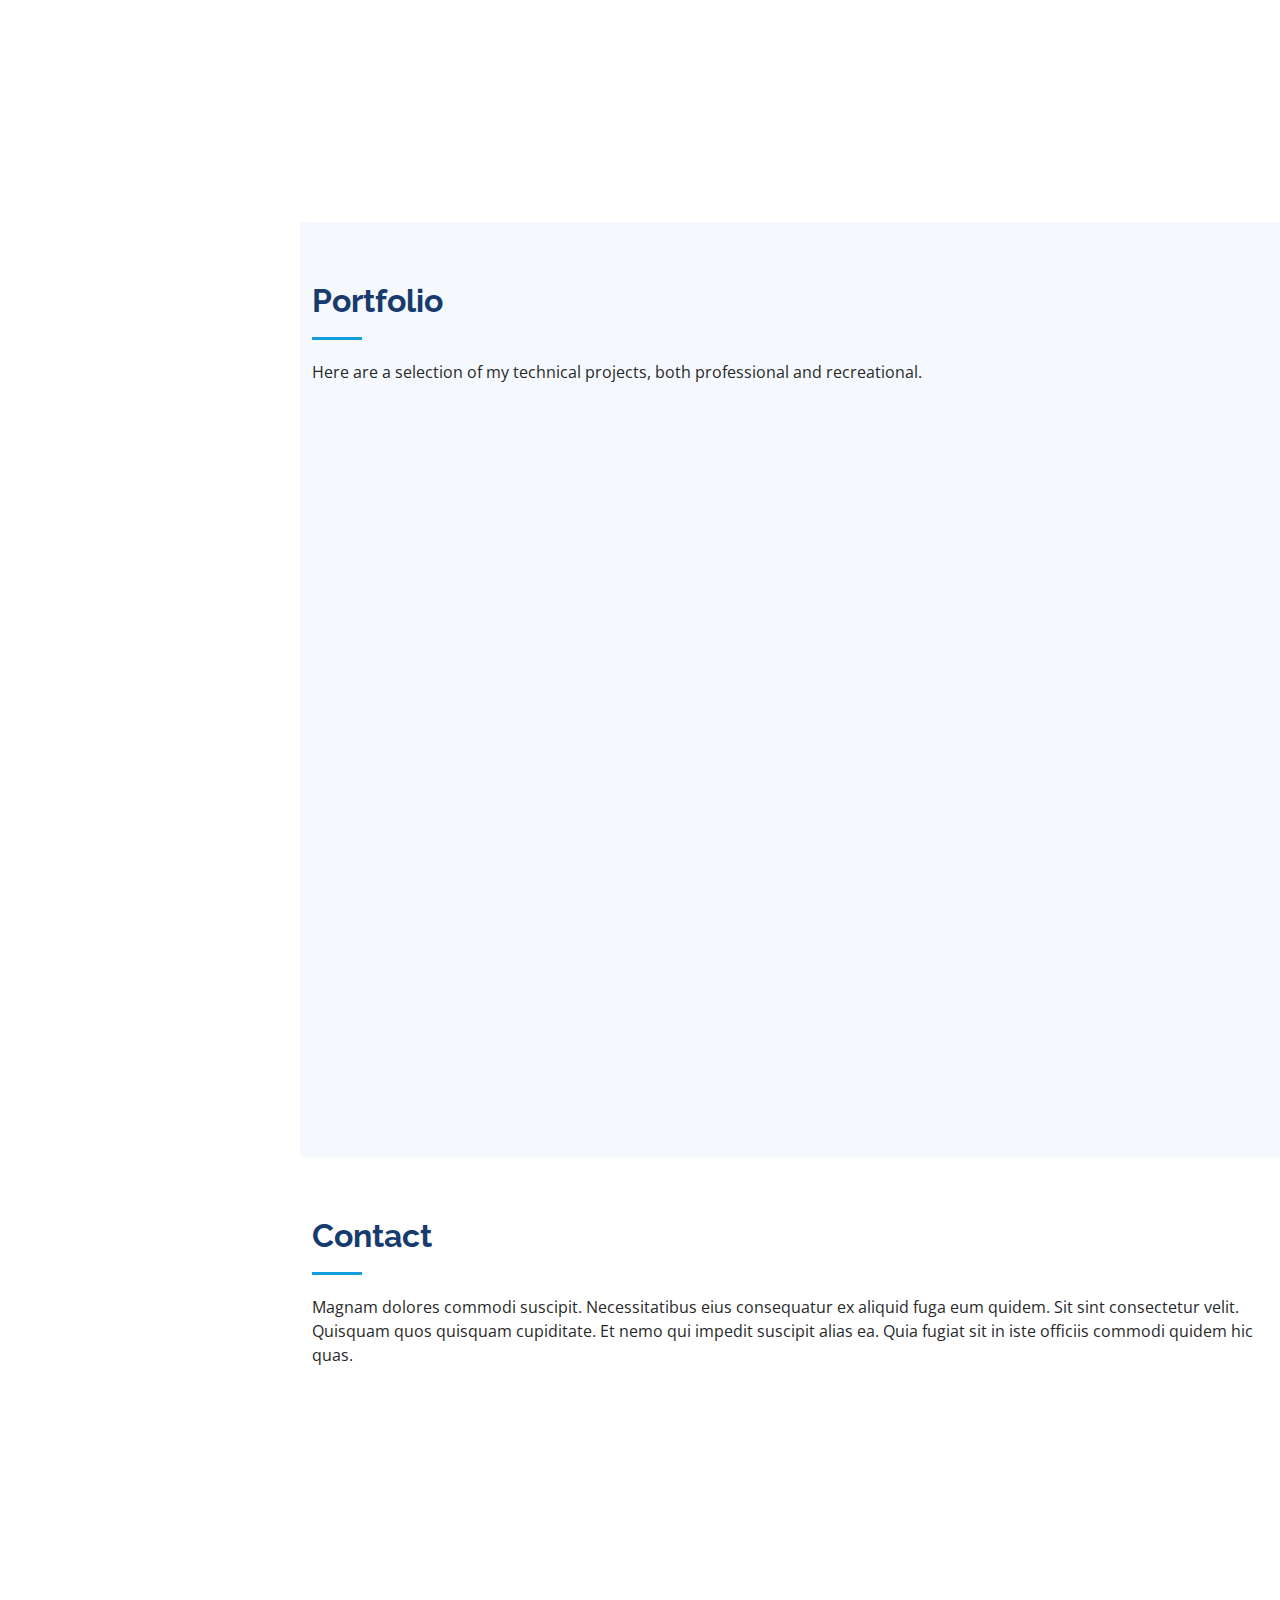
==== commit 9c91f90b: "add about" ====
--- a/index.html
+++ b/index.html
@@ -87,7 +87,11 @@
               <p>1826 Purdie Lane, Ambler, PA 19002 &bull; 215-809-9595 &bull; noahrcarver1@gmail.com</p>
           </div>
 
-          <!--<p>Magnam dolores commodi suscipit. Necessitatibus eius consequatur ex aliquid fuga eum quidem. Sit sint consectetur velit. Quisquam quos quisquam cupiditate. Et nemo qui impedit suscipit alias ea. Quia fugiat sit in iste officiis commodi quidem hic quas.</p>-->
+          <p>
+            I am a recent graduate of the University of Maryland Baltimore County with Bachelor's degrees in Computer Science and Mathematics, looking to enter the field of robotics.</br>
+            In a word, I am a Tinkerer. I build projects, I take things apart, I fix problems. I am constantly learning some new skill or working on some new challenge.</br>
+            Robotics is a rapidly growing field with myriad challenges. I don't just want to be part of a company on the cutting edge. I want to help that company push that edge forward and make something truly stupendous.
+          </p>
         </div>
 
         <div class="row">
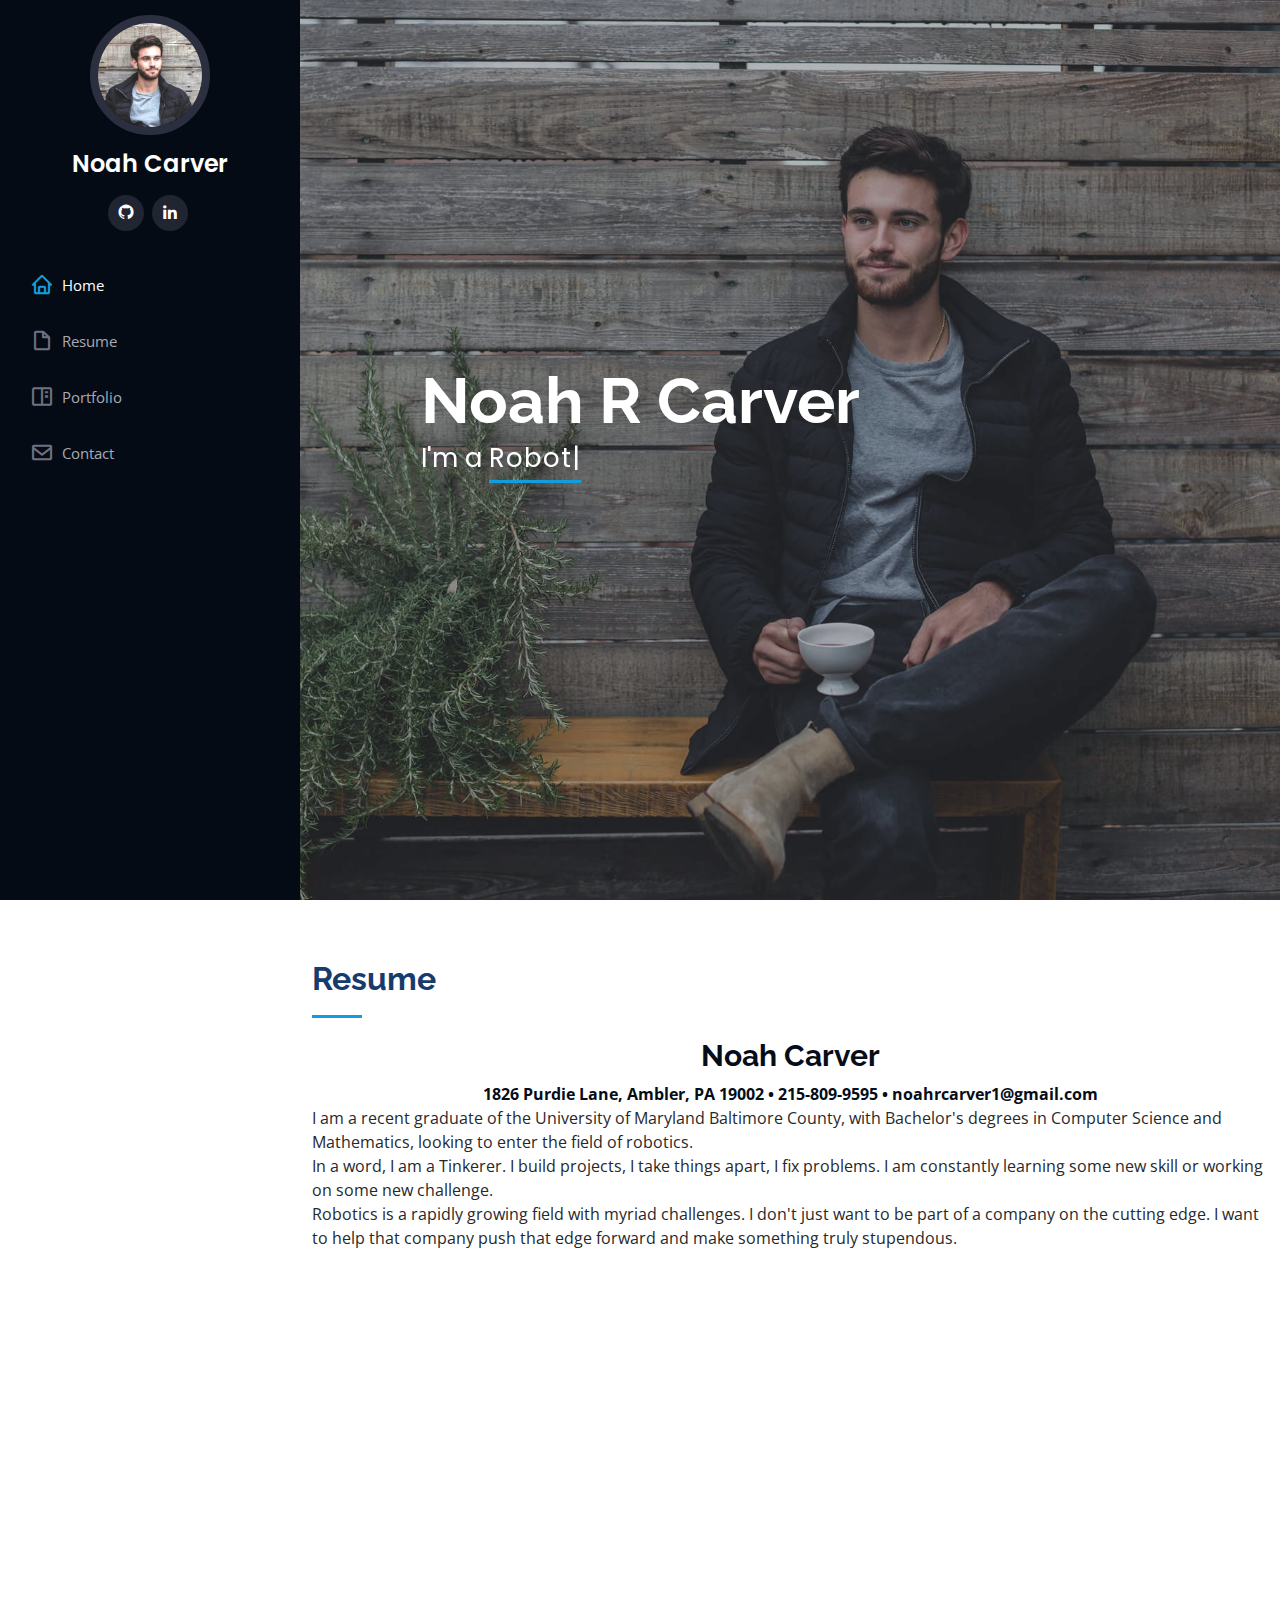
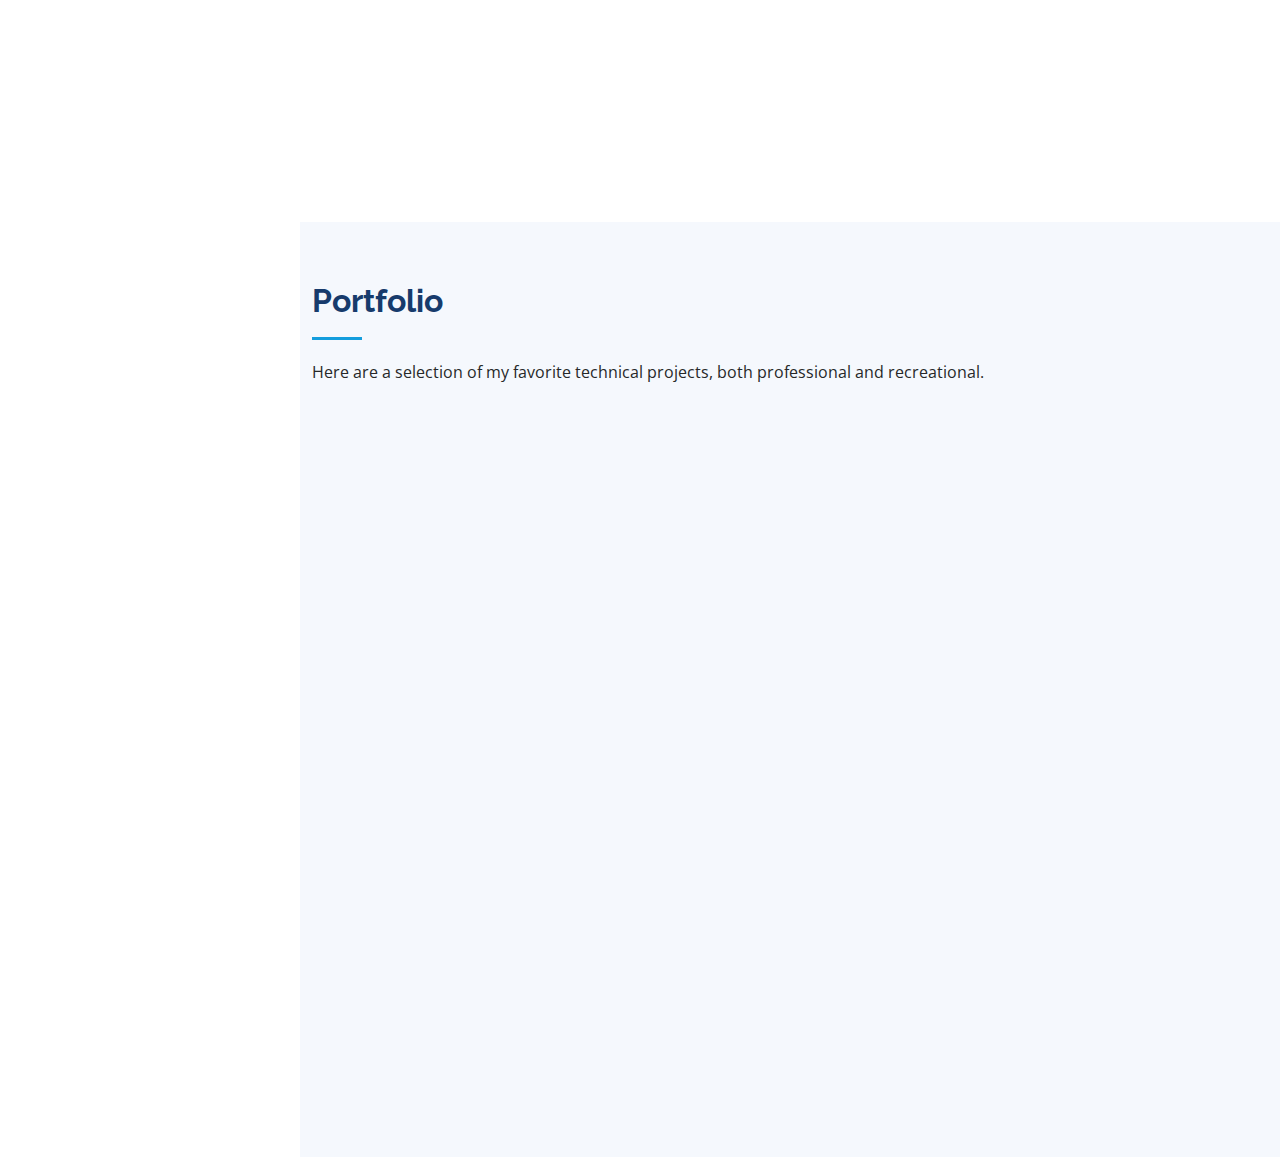
==== commit f928e9c3: "fix swiper" ====
--- a/index.html
+++ b/index.html
@@ -88,7 +88,7 @@
           </div>
 
           <p>
-            I am a recent graduate of the University of Maryland Baltimore County with Bachelor's degrees in Computer Science and Mathematics, looking to enter the field of robotics.</br>
+            I am a recent graduate of the University of Maryland Baltimore County, with Bachelor's degrees in Computer Science and Mathematics, looking to enter the field of robotics.</br>
             In a word, I am a Tinkerer. I build projects, I take things apart, I fix problems. I am constantly learning some new skill or working on some new challenge.</br>
             Robotics is a rapidly growing field with myriad challenges. I don't just want to be part of a company on the cutting edge. I want to help that company push that edge forward and make something truly stupendous.
           </p>
@@ -227,7 +227,7 @@
 
         <div class="section-title">
           <h2>Portfolio</h2>
-          <p>Here are a selection of my technical projects, both professional and recreational.</p>
+          <p>Here are a selection of my favorite technical projects, both professional and recreational.</p>
         </div>
 
         <div class="row" data-aos="fade-up">
@@ -311,7 +311,7 @@
       </div>
     </section><!-- End Portfolio Section -->
 
-    <!-- ======= Contact Section ======= -->
+    <!-- ======= Contact Section =======
     <section id="contact" class="contact">
       <div class="container">
 
@@ -324,7 +324,7 @@
 
           <div class="col-lg-5 d-flex align-items-stretch">
             <div class="info">
-              <div class="address">
+              <!--<div class="address">
                 <i class="bi bi-geo-alt"></i>
                 <h4>Location:</h4>
                 <p>A108 Adam Street, New York, NY 535022</p>
@@ -333,16 +333,16 @@
               <div class="email">
                 <i class="bi bi-envelope"></i>
                 <h4>Email:</h4>
-                <p>info@example.com</p>
+                <p>noahrcarver1@gmail.com</p>
               </div>
 
               <div class="phone">
                 <i class="bi bi-phone"></i>
                 <h4>Call:</h4>
-                <p>+1 5589 55488 55s</p>
-              </div>
-
-              <!-- <iframe src="https://www.google.com/maps/embed?pb=!1m14!1m8!1m3!1d12097.433213460943!2d-74.0062269!3d40.7101282!3m2!1i1024!2i768!4f13.1!3m3!1m2!1s0x0%3A0xb89d1fe6bc499443!2sDowntown+Conference+Center!5e0!3m2!1smk!2sbg!4v1539943755621" frameborder="0" style="border:0; width: 100%; height: 290px;" allowfullscreen></iframe> -->
+                <p>idk if imma put my phone out on the internet</p>
+              </div>
+
+              <!-- <iframe src="https://www.google.com/maps/embed?pb=!1m14!1m8!1m3!1d12097.433213460943!2d-74.0062269!3d40.7101282!3m2!1i1024!2i768!4f13.1!3m3!1m2!1s0x0%3A0xb89d1fe6bc499443!2sDowntown+Conference+Center!5e0!3m2!1smk!2sbg!4v1539943755621" frameborder="0" style="border:0; width: 100%; height: 290px;" allowfullscreen></iframe>
             </div>
 
           </div>
@@ -379,7 +379,7 @@
         </div>
 
       </div>
-    </section><!-- End Contact Section -->
+    </section> End Contact Section -->
 
   </main><!-- End #main -->
 
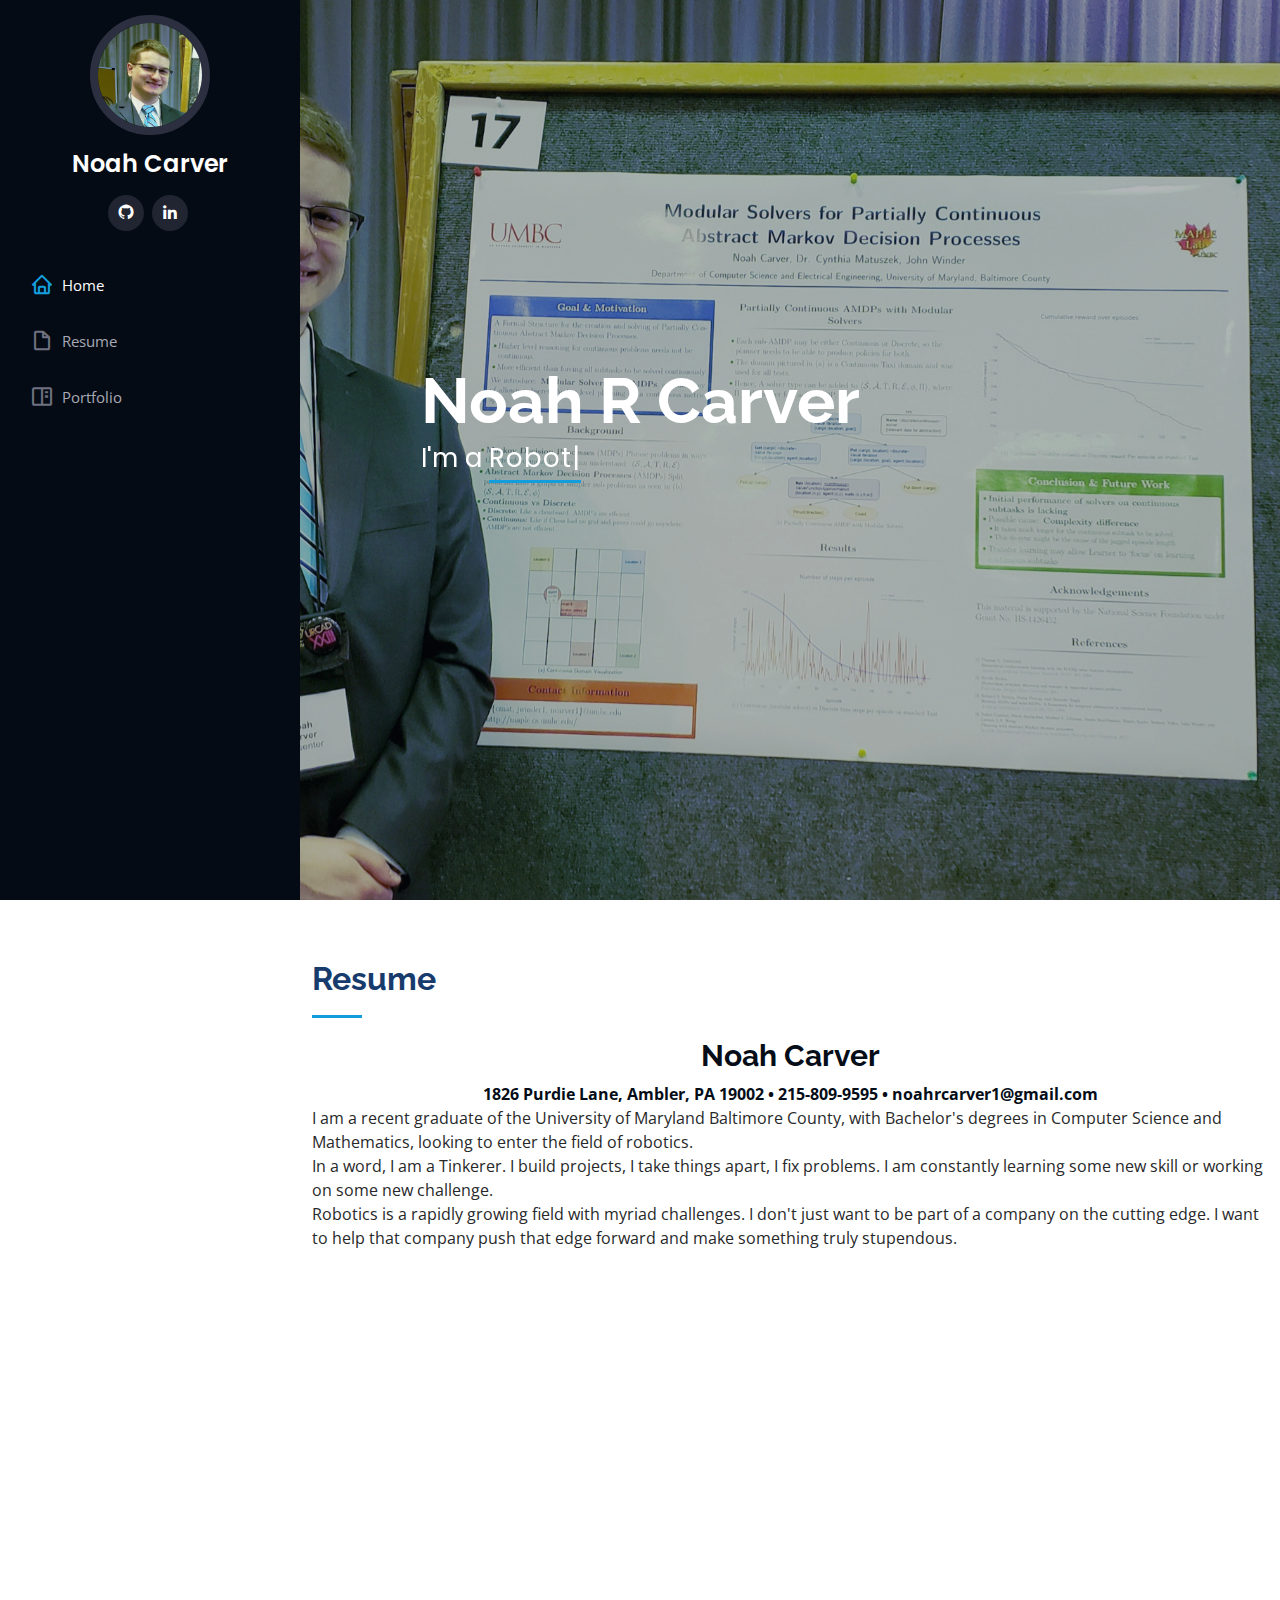
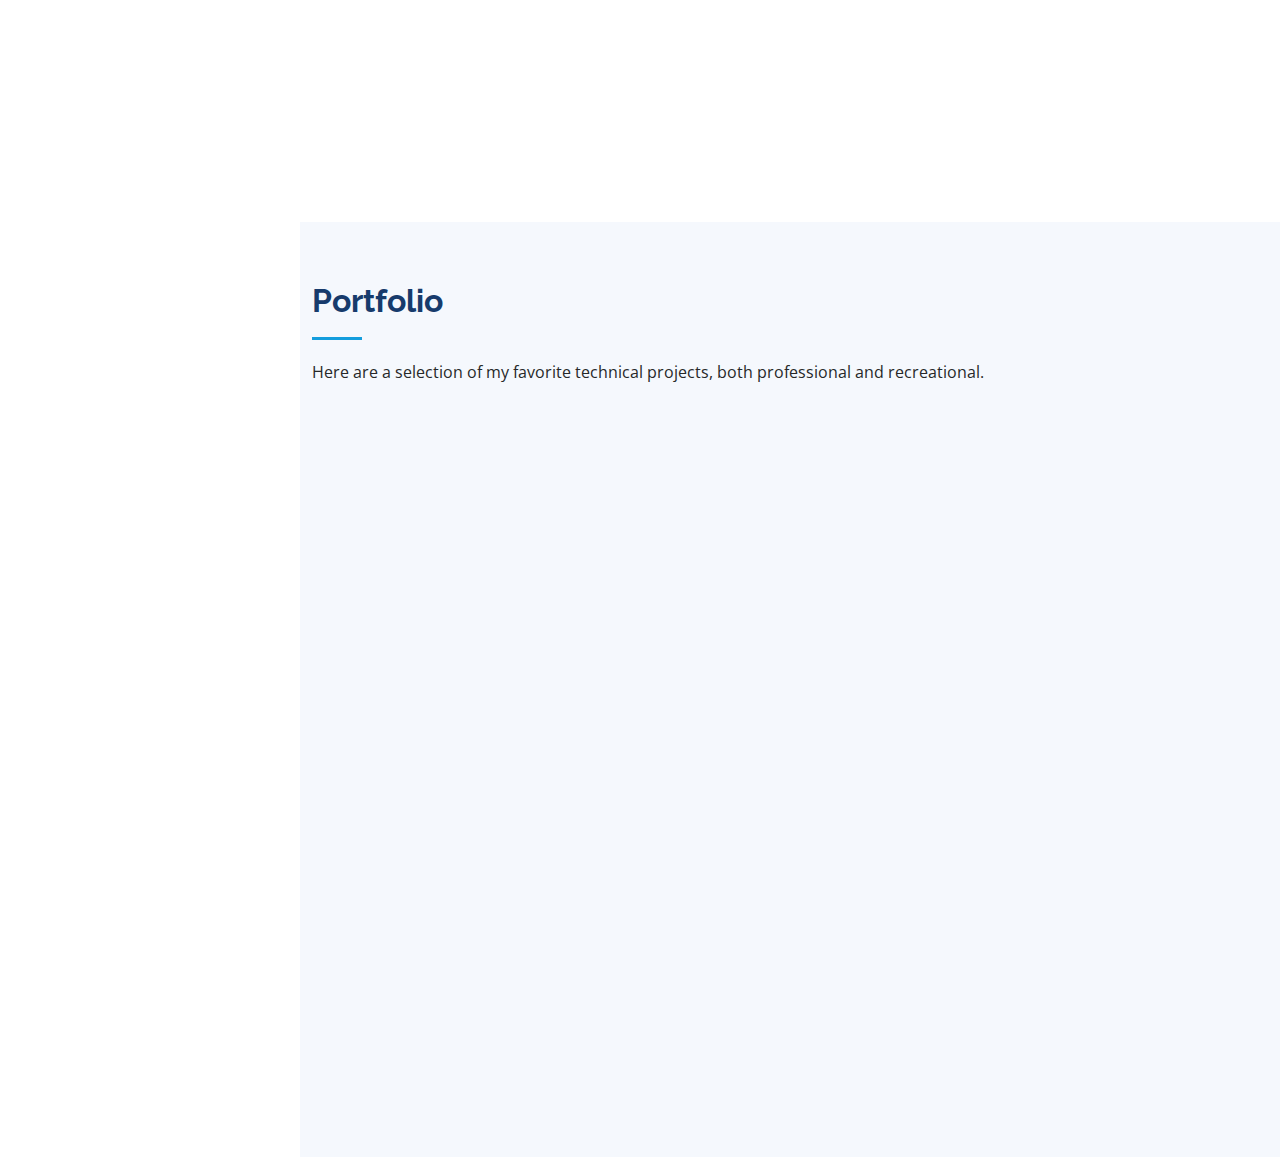
==== commit 77aa55ac: "add hero bg and img" ====
--- a/index.html
+++ b/index.html
@@ -59,7 +59,7 @@
           <!--<li><a href="#about" class="nav-link scrollto"><i class="bx bx-user"></i> <span>About</span></a></li>-->
           <li><a href="#resume" class="nav-link scrollto"><i class="bx bx-file-blank"></i> <span>Resume</span></a></li>
           <li><a href="#portfolio" class="nav-link scrollto"><i class="bx bx-book-content"></i> <span>Portfolio</span></a></li>
-          <li><a href="#contact" class="nav-link scrollto"><i class="bx bx-envelope"></i> <span>Contact</span></a></li>
+          <!--<li><a href="#contact" class="nav-link scrollto"><i class="bx bx-envelope"></i> <span>Contact</span></a></li>-->
         </ul>
       </nav><!-- .nav-menu -->
     </div>
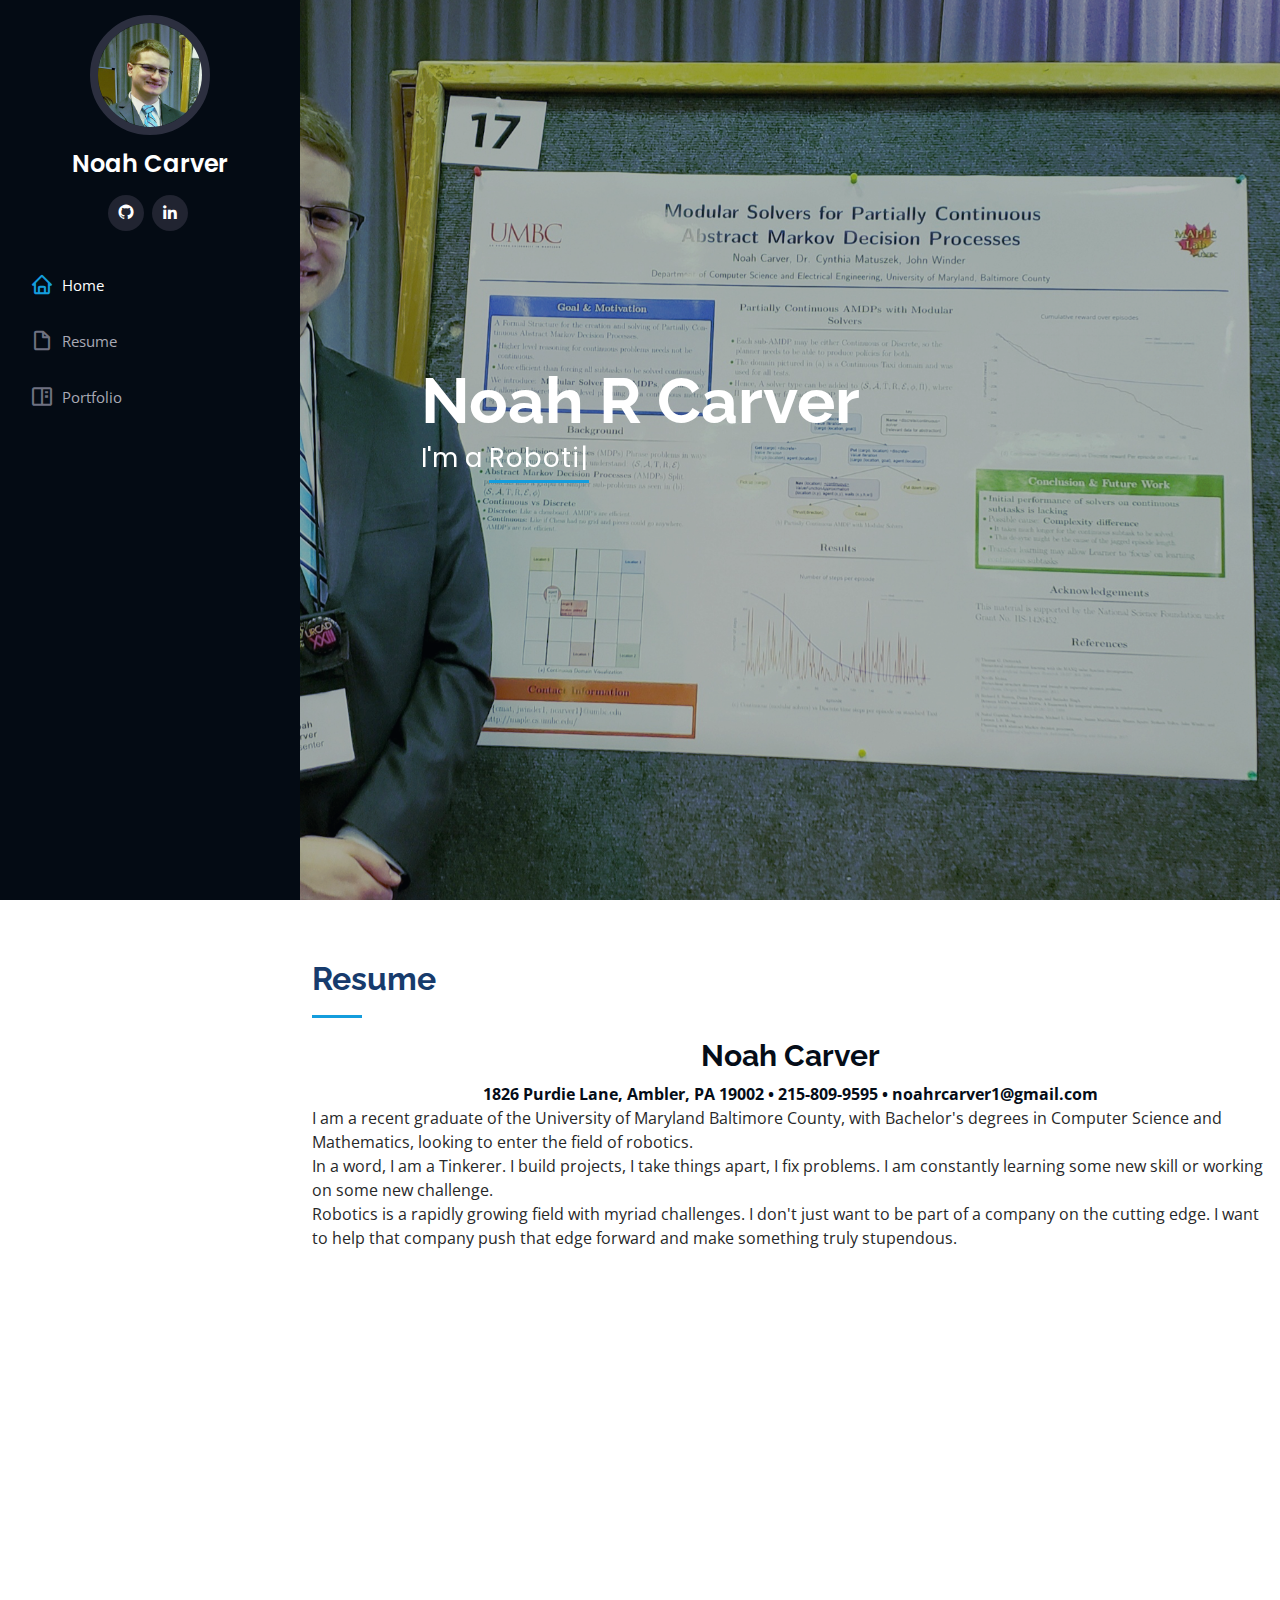
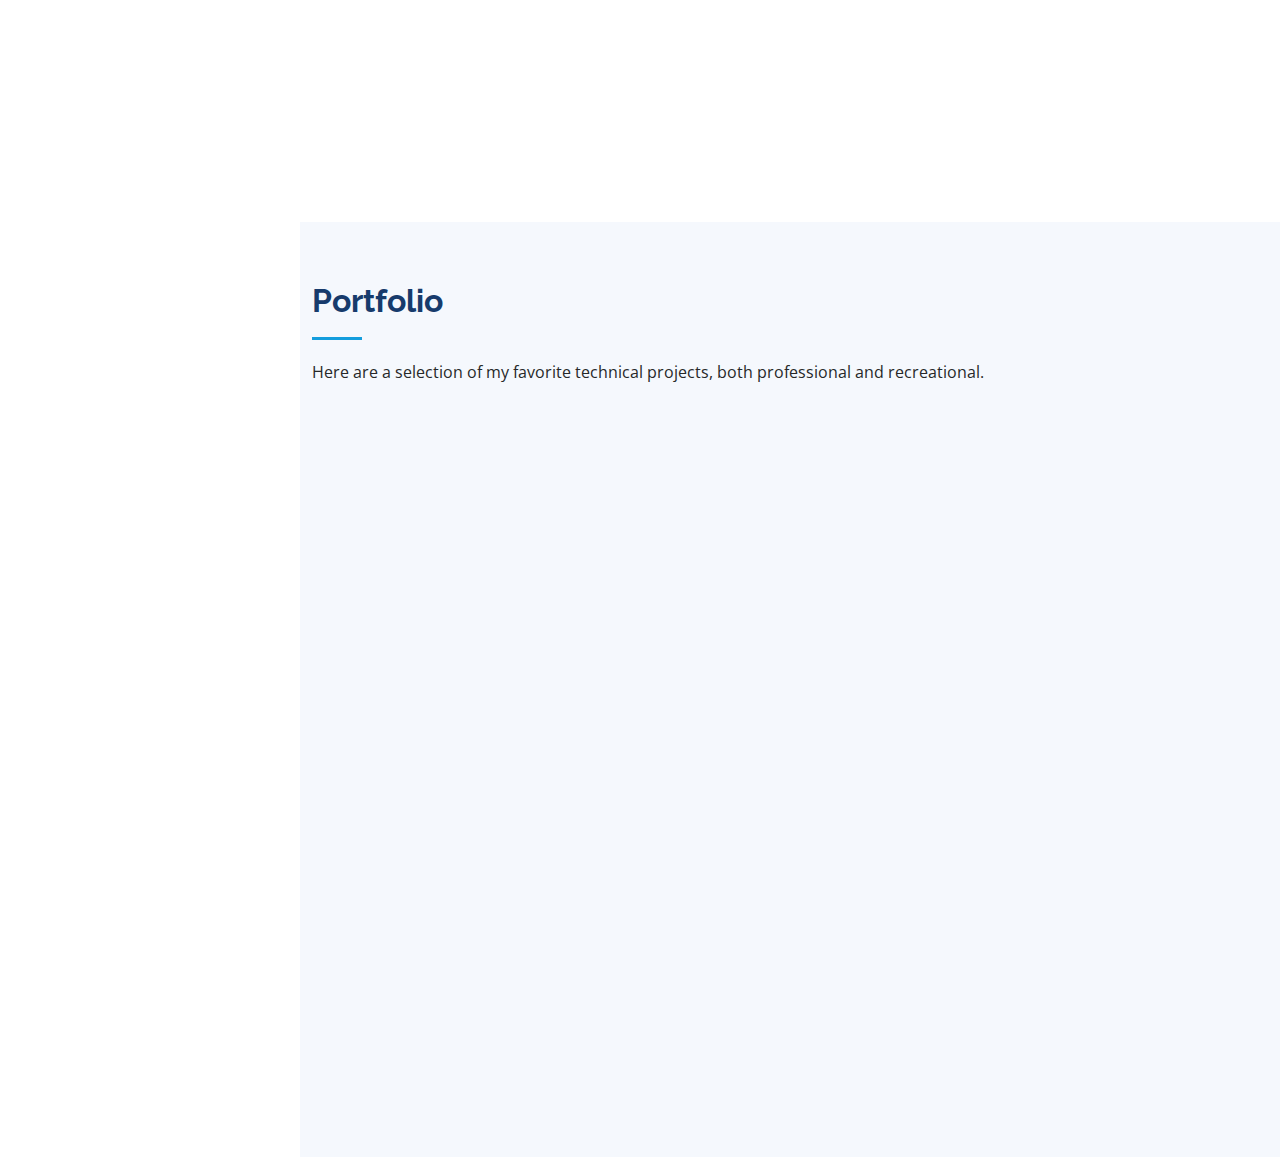
==== commit 422ad3a2: "portfolio fixes & updates" ====
--- a/index.html
+++ b/index.html
@@ -278,7 +278,7 @@
           <!-- Printer -->
           <div class="col-lg-4 col-md-6 portfolio-item filter-personal">
             <div class="portfolio-wrap">
-              <a href="portfolio/Printer-portfolio-details.html" title="More Details"><img src="assets\img\portfolio\printer\printer.jpg" class="img-fluid" alt=""></a>
+              <a href="portfolio/Printer-portfolio-details.html" title="More Details"><img src="assets\img\portfolio\Printer\printer.jpg" class="img-fluid" alt=""></a>
               <div class="portfolio-links">
                 <a href="portfolio/Printer-portfolio-details.html" title="More Details">3D Printer Modding</a>
               </div>
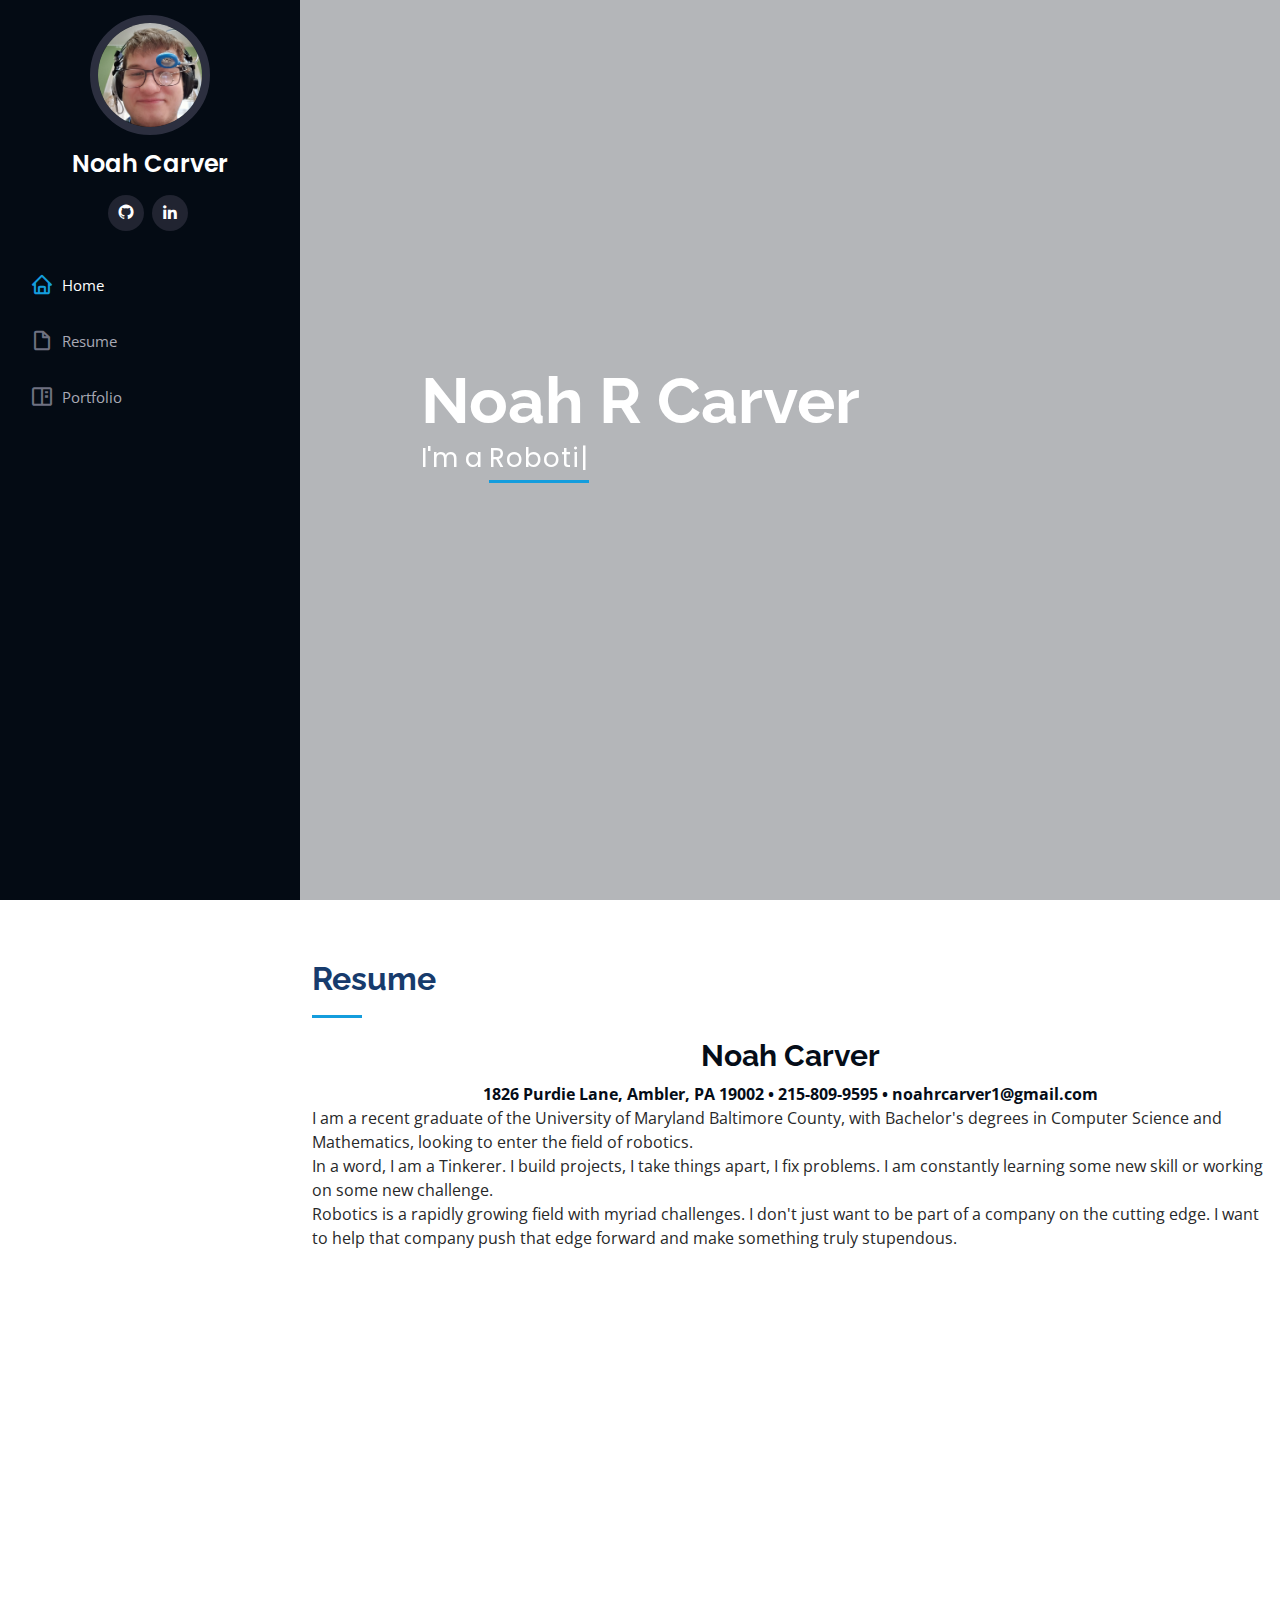
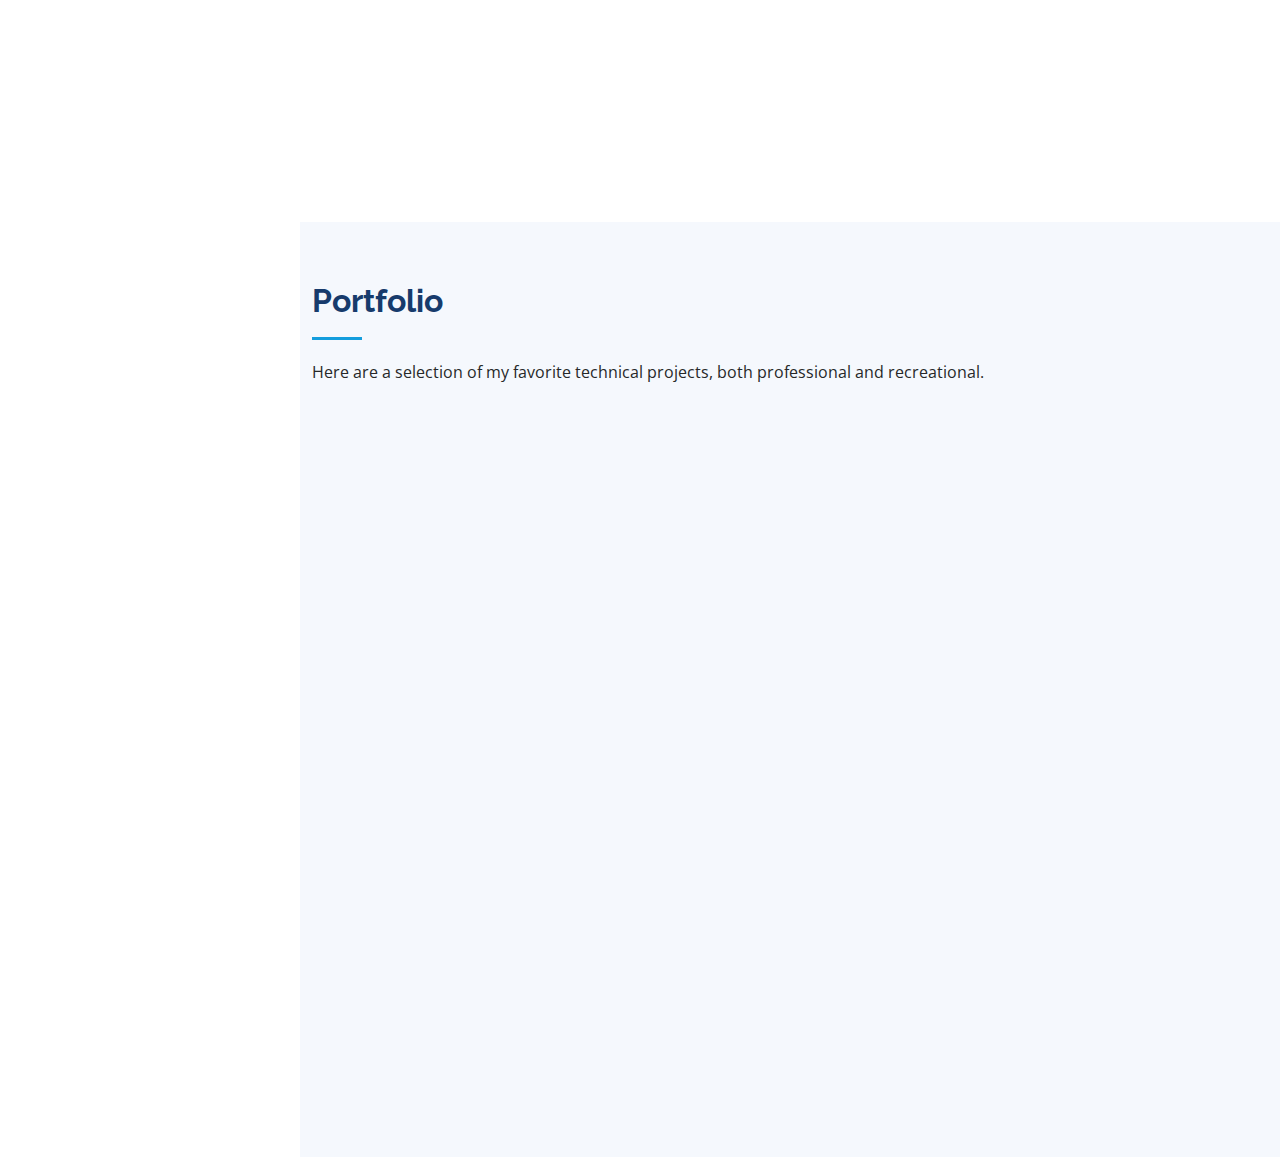
==== commit 65c68861: "picture updates" ====
--- a/index.html
+++ b/index.html
@@ -45,7 +45,7 @@
     <div class="d-flex flex-column">
 
       <div class="profile">
-        <img src="assets/img/profile-img.jpg" alt="" class="img-fluid rounded-circle">
+        <img src="assets/img/profile-img2.jpg" alt="" class="img-fluid rounded-circle">
         <h1 class="text-light"><a href="index.html">Noah Carver</a></h1>
         <div class="social-links mt-3 text-center">
           <a href="#" class="GitHub"><i class="bx bxl-github"></i></a>
--- a/assets/css/style.css
+++ b/assets/css/style.css
@@ -213,7 +213,7 @@
 #hero {
   width: 100%;
   height: 100vh;
-  background: url("../img/hero-bg.jpg") top center;
+  background: url("../img/hero-bg2.jpg") top center;
   background-size: cover;
 }
 
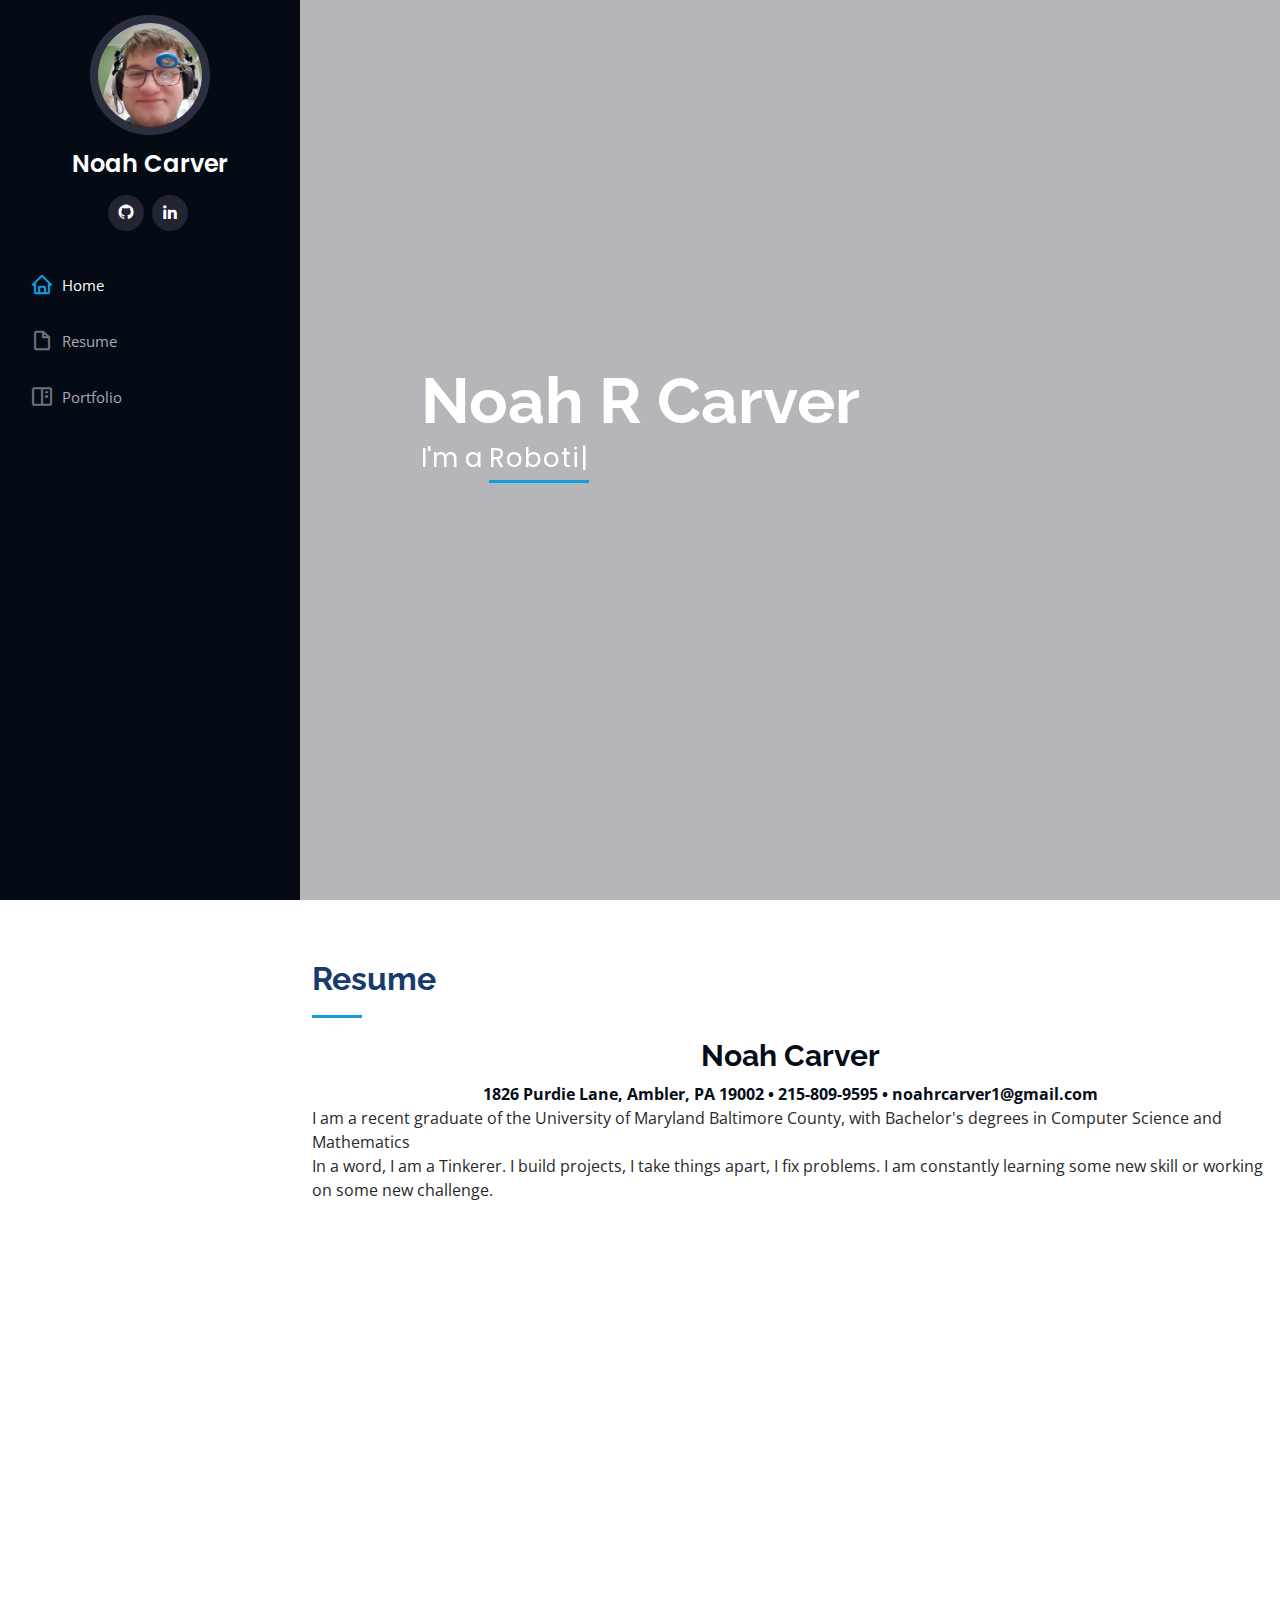
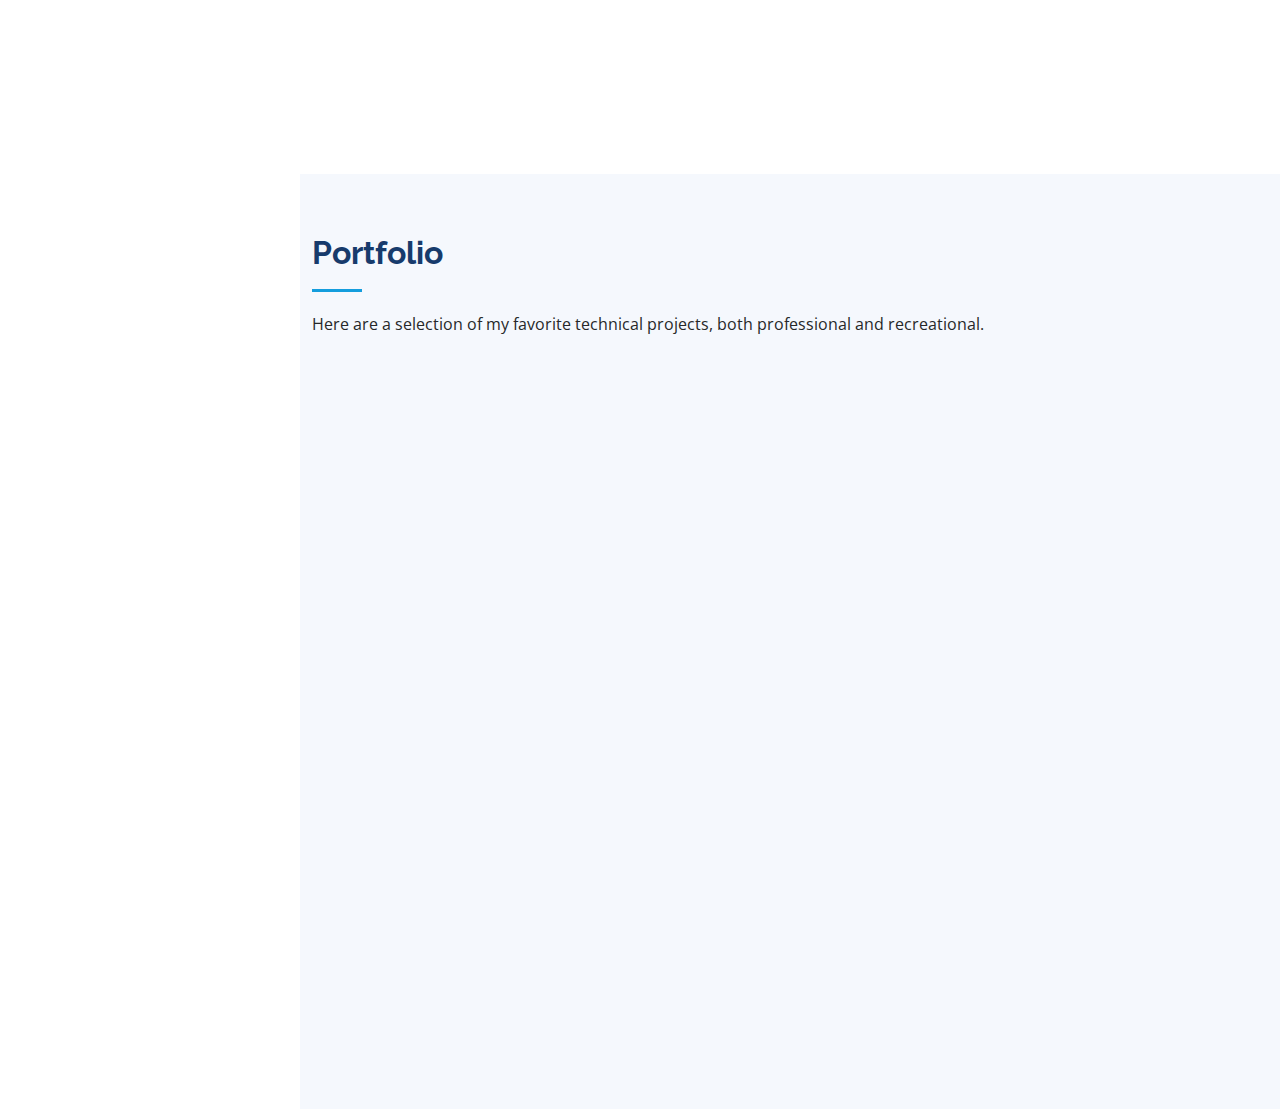
==== commit 4b16d084: "Update index.html" ====
--- a/index.html
+++ b/index.html
@@ -88,9 +88,9 @@
           </div>
 
           <p>
-            I am a recent graduate of the University of Maryland Baltimore County, with Bachelor's degrees in Computer Science and Mathematics, looking to enter the field of robotics.</br>
+            I am a recent graduate of the University of Maryland Baltimore County, with Bachelor's degrees in Computer Science and Mathematics</br>
             In a word, I am a Tinkerer. I build projects, I take things apart, I fix problems. I am constantly learning some new skill or working on some new challenge.</br>
-            Robotics is a rapidly growing field with myriad challenges. I don't just want to be part of a company on the cutting edge. I want to help that company push that edge forward and make something truly stupendous.
+
           </p>
         </div>
 
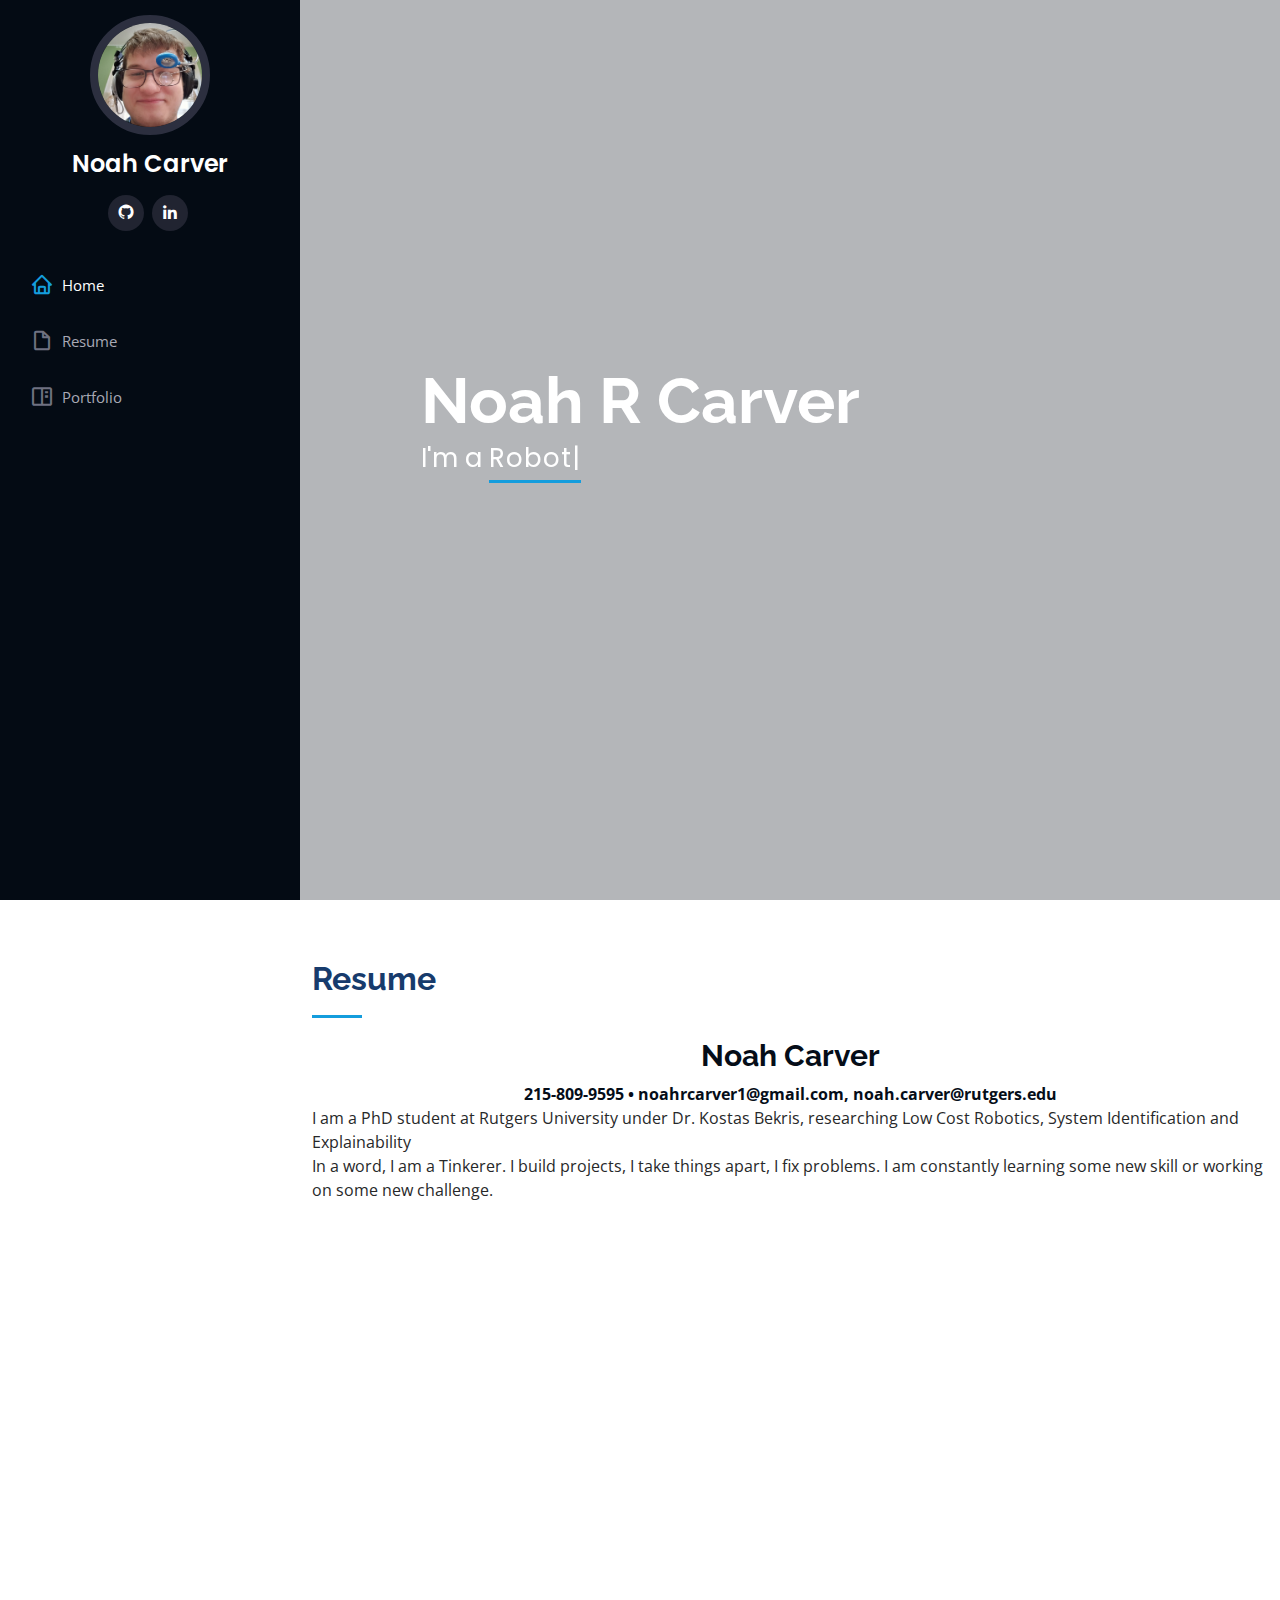
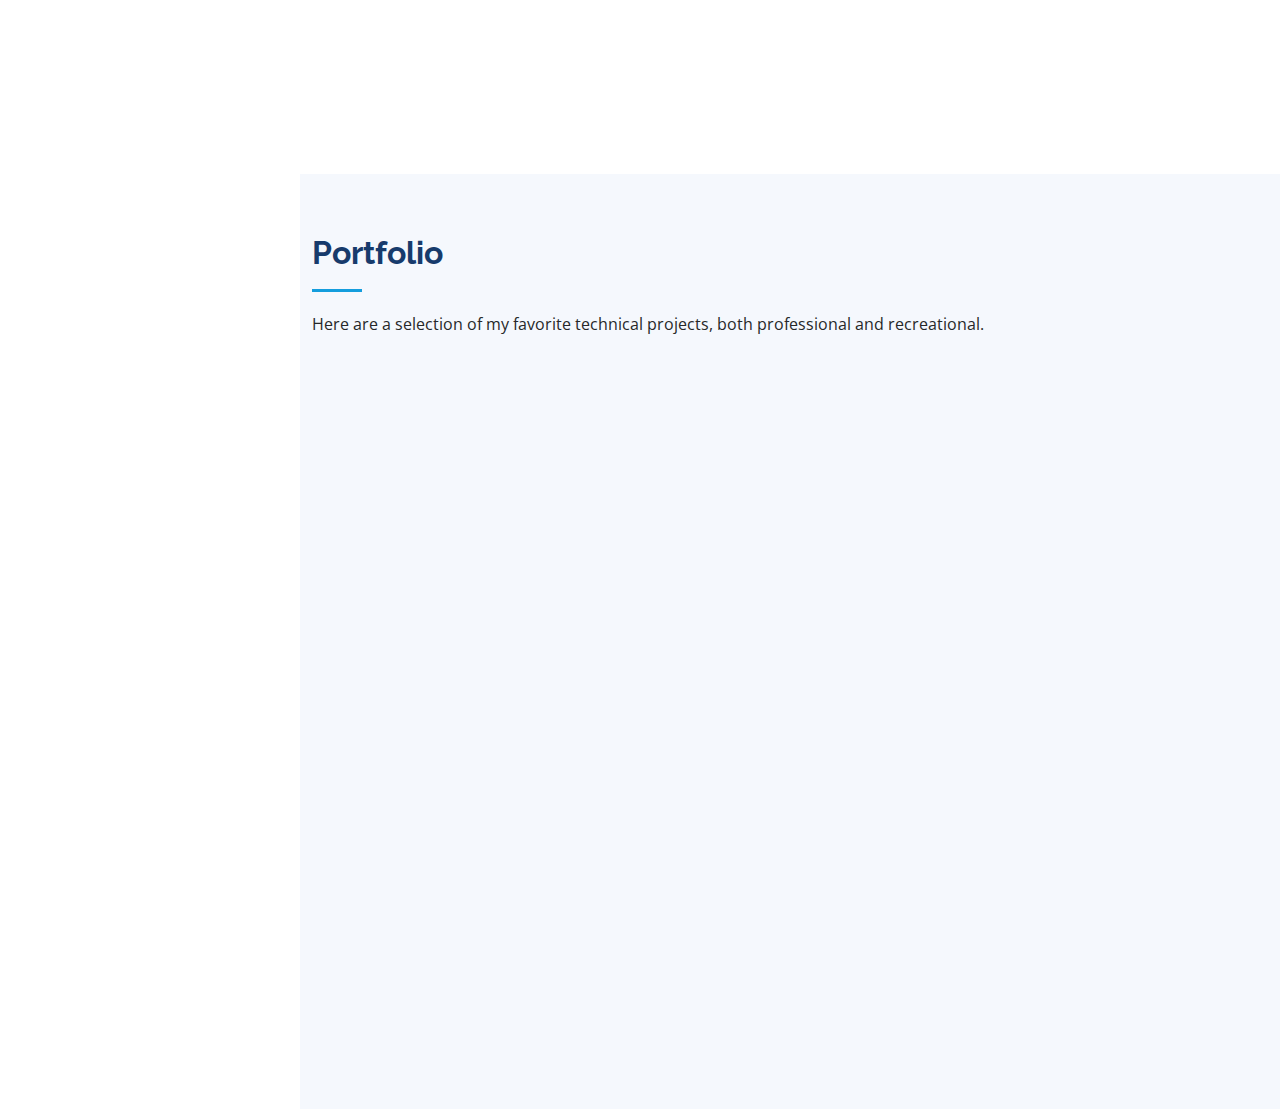
==== commit 8b5b6bb2: "update resume 2022" ====
--- a/index.html
+++ b/index.html
@@ -48,7 +48,7 @@
         <img src="assets/img/profile-img2.jpg" alt="" class="img-fluid rounded-circle">
         <h1 class="text-light"><a href="index.html">Noah Carver</a></h1>
         <div class="social-links mt-3 text-center">
-          <a href="#" class="GitHub"><i class="bx bxl-github"></i></a>
+          <a href="https://github.com/NoahRCarver" class="GitHub"><i class="bx bxl-github"></i></a>
           <a href="https://www.linkedin.com/in/noah-r-carver" class="linkedin"><i class="bx bxl-linkedin"></i></a>
         </div>
       </div>
@@ -84,11 +84,11 @@
           <h2>Resume</h2>
           <div class="resume-nameline">
               <h3>Noah Carver</h3>
-              <p>1826 Purdie Lane, Ambler, PA 19002 &bull; 215-809-9595 &bull; noahrcarver1@gmail.com</p>
+              <p> 215-809-9595 &bull; noahrcarver1@gmail.com, noah.carver@rutgers.edu</p>
           </div>
 
           <p>
-            I am a recent graduate of the University of Maryland Baltimore County, with Bachelor's degrees in Computer Science and Mathematics</br>
+            I am a PhD student at Rutgers University under Dr. Kostas Bekris, researching Low Cost Robotics, System Identification and Explainability</br>
             In a word, I am a Tinkerer. I build projects, I take things apart, I fix problems. I am constantly learning some new skill or working on some new challenge.</br>
 
           </p>
@@ -98,6 +98,12 @@
           <div class="col-lg-6" data-aos="fade-up">
 
             <h3 class="resume-title">Education</h3>
+            <div class="resume-item">
+              <h4>PhD Computer Science, SOCRATES Certificate</h4>
+              <h5><i>Expected 2027</i></h5>
+              <p><em>Rutgers University</em></p>
+              <p>NSR NRT Graduate Fellow</p>
+            </div>
             <div class="resume-item">
               <h4>BS Computer Science, BS Mathematics, Honors College Certificate</h4>
               <h5>2016-2021</h5>
